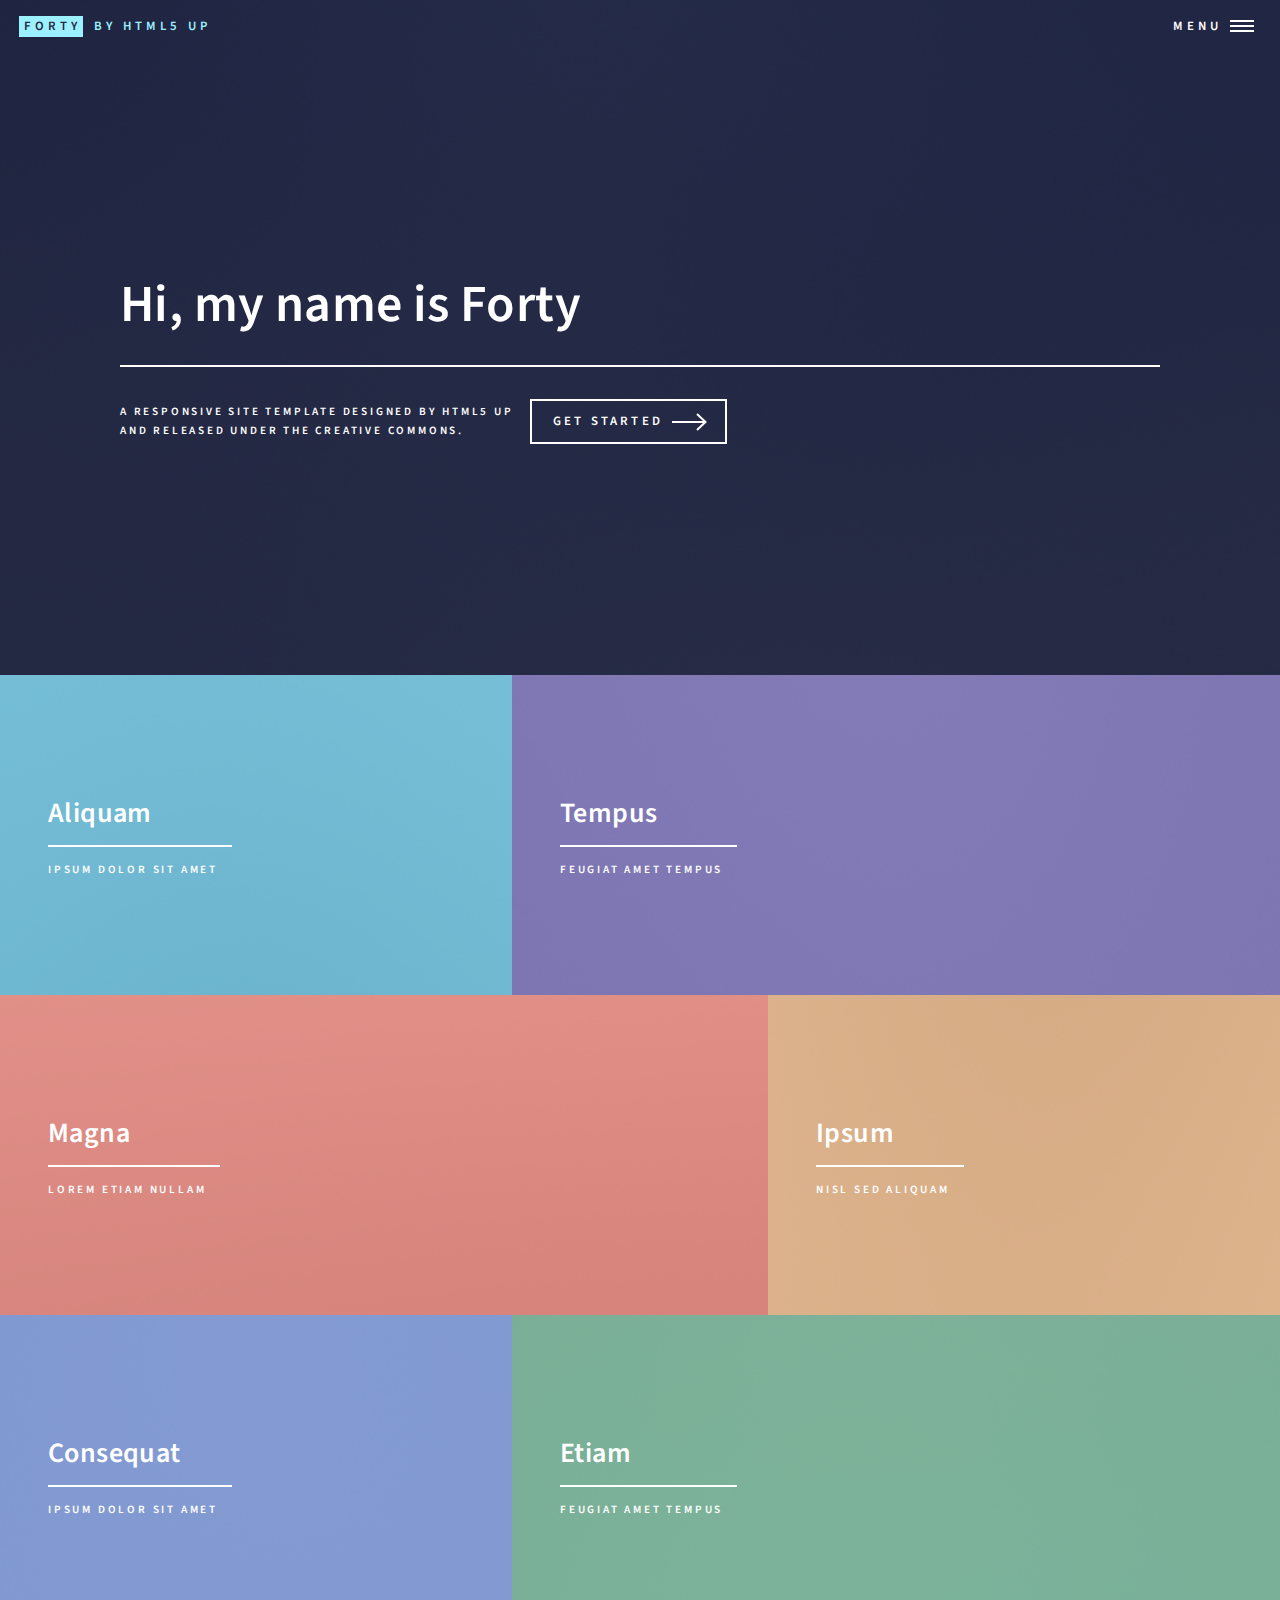
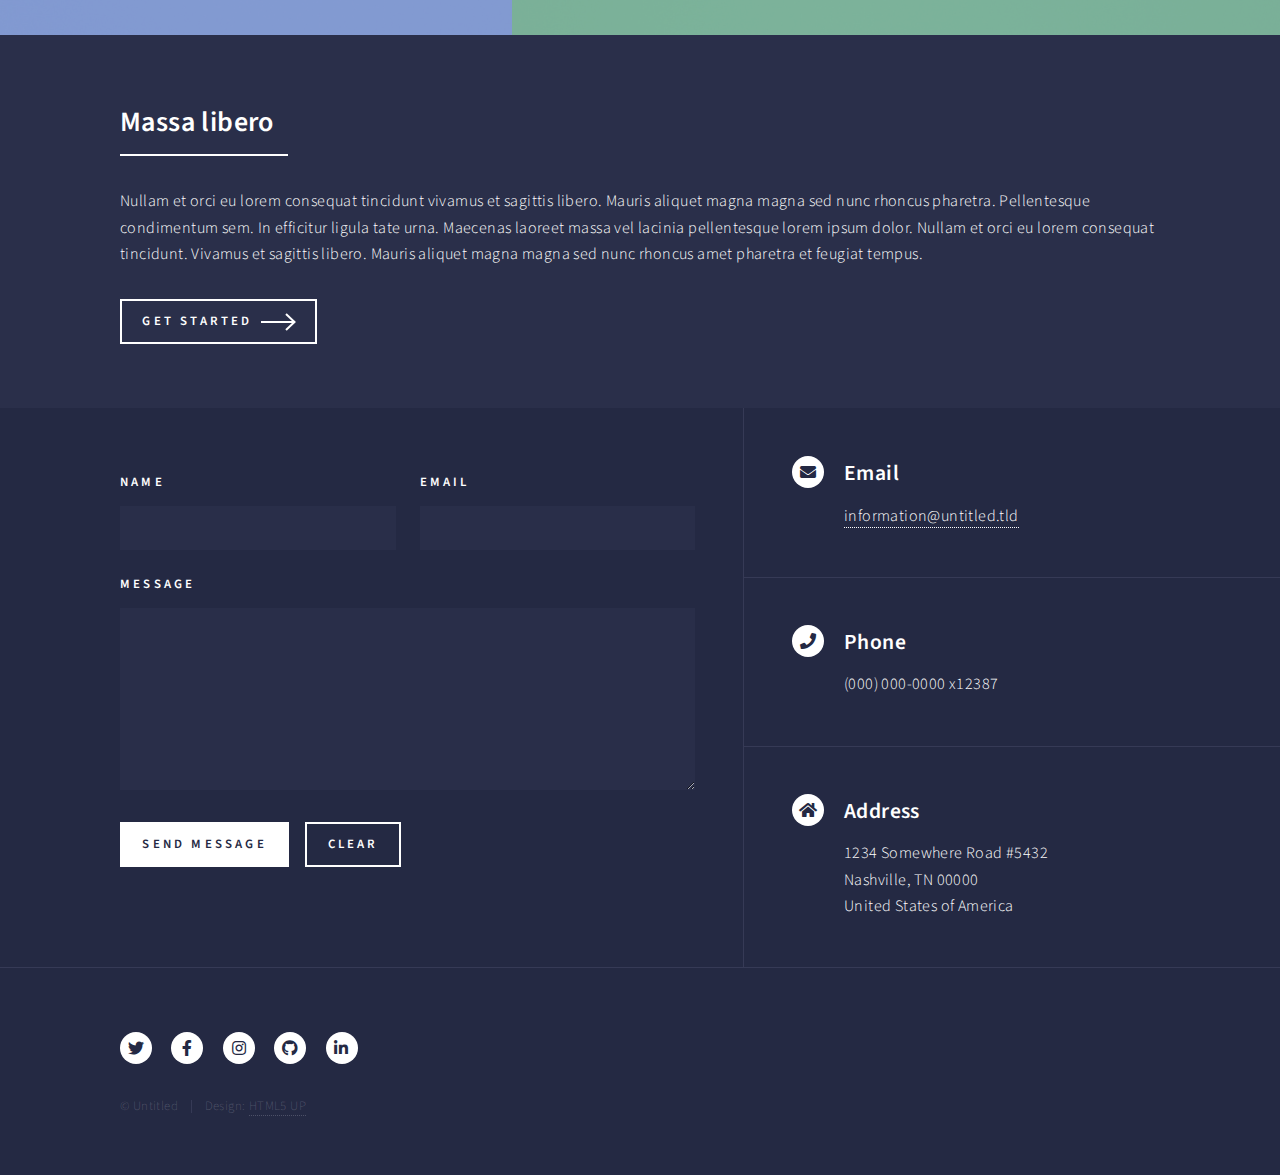
==== index.html @ 1a7ee103 "uploaded page hteml files outside of root folder to see if it works" ====
<!DOCTYPE HTML>
<!--
	Forty by HTML5 UP
	html5up.net | @ajlkn
	Free for personal and commercial use under the CCA 3.0 license (html5up.net/license)
-->
<html>
	<head>
		<title>Forty by HTML5 UP</title>
		<meta charset="utf-8" />
		<meta name="viewport" content="width=device-width, initial-scale=1, user-scalable=no" />
		<link rel="stylesheet" href="assets/css/main.css" />
		<noscript><link rel="stylesheet" href="assets/css/noscript.css" /></noscript>
	</head>
	<body class="is-preload">

		<!-- Wrapper -->
			<div id="wrapper">

				<!-- Header -->
					<header id="header" class="alt">
						<a href="index.html" class="logo"><strong>Forty</strong> <span>by HTML5 UP</span></a>
						<nav>
							<a href="#menu">Menu</a>
						</nav>
					</header>

				<!-- Menu -->
					<nav id="menu">
						<ul class="links">
							<li><a href="index.html">Home</a></li>
							<li><a href="landing.html">Landing</a></li>
							<li><a href="generic.html">Generic</a></li>
							<li><a href="elements.html">Elements</a></li>
						</ul>
						<ul class="actions stacked">
							<li><a href="#" class="button primary fit">Get Started</a></li>
							<li><a href="#" class="button fit">Log In</a></li>
						</ul>
					</nav>

				<!-- Banner -->
					<section id="banner" class="major">
						<div class="inner">
							<header class="major">
								<h1>Hi, my name is Forty</h1>
							</header>
							<div class="content">
								<p>A responsive site template designed by HTML5 UP<br />
								and released under the Creative Commons.</p>
								<ul class="actions">
									<li><a href="#one" class="button next scrolly">Get Started</a></li>
								</ul>
							</div>
						</div>
					</section>

				<!-- Main -->
					<div id="main">

						<!-- One -->
							<section id="one" class="tiles">
								<article>
									<span class="image">
										<img src="images/pic01.jpg" alt="" />
									</span>
									<header class="major">
										<h3><a href="landing.html" class="link">Aliquam</a></h3>
										<p>Ipsum dolor sit amet</p>
									</header>
								</article>
								<article>
									<span class="image">
										<img src="images/pic02.jpg" alt="" />
									</span>
									<header class="major">
										<h3><a href="landing.html" class="link">Tempus</a></h3>
										<p>feugiat amet tempus</p>
									</header>
								</article>
								<article>
									<span class="image">
										<img src="images/pic03.jpg" alt="" />
									</span>
									<header class="major">
										<h3><a href="landing.html" class="link">Magna</a></h3>
										<p>Lorem etiam nullam</p>
									</header>
								</article>
								<article>
									<span class="image">
										<img src="images/pic04.jpg" alt="" />
									</span>
									<header class="major">
										<h3><a href="landing.html" class="link">Ipsum</a></h3>
										<p>Nisl sed aliquam</p>
									</header>
								</article>
								<article>
									<span class="image">
										<img src="images/pic05.jpg" alt="" />
									</span>
									<header class="major">
										<h3><a href="landing.html" class="link">Consequat</a></h3>
										<p>Ipsum dolor sit amet</p>
									</header>
								</article>
								<article>
									<span class="image">
										<img src="images/pic06.jpg" alt="" />
									</span>
									<header class="major">
										<h3><a href="landing.html" class="link">Etiam</a></h3>
										<p>Feugiat amet tempus</p>
									</header>
								</article>
							</section>

						<!-- Two -->
							<section id="two">
								<div class="inner">
									<header class="major">
										<h2>Massa libero</h2>
									</header>
									<p>Nullam et orci eu lorem consequat tincidunt vivamus et sagittis libero. Mauris aliquet magna magna sed nunc rhoncus pharetra. Pellentesque condimentum sem. In efficitur ligula tate urna. Maecenas laoreet massa vel lacinia pellentesque lorem ipsum dolor. Nullam et orci eu lorem consequat tincidunt. Vivamus et sagittis libero. Mauris aliquet magna magna sed nunc rhoncus amet pharetra et feugiat tempus.</p>
									<ul class="actions">
										<li><a href="landing.html" class="button next">Get Started</a></li>
									</ul>
								</div>
							</section>

					</div>

				<!-- Contact -->
					<section id="contact">
						<div class="inner">
							<section>
								<form method="post" action="#">
									<div class="fields">
										<div class="field half">
											<label for="name">Name</label>
											<input type="text" name="name" id="name" />
										</div>
										<div class="field half">
											<label for="email">Email</label>
											<input type="text" name="email" id="email" />
										</div>
										<div class="field">
											<label for="message">Message</label>
											<textarea name="message" id="message" rows="6"></textarea>
										</div>
									</div>
									<ul class="actions">
										<li><input type="submit" value="Send Message" class="primary" /></li>
										<li><input type="reset" value="Clear" /></li>
									</ul>
								</form>
							</section>
							<section class="split">
								<section>
									<div class="contact-method">
										<span class="icon solid alt fa-envelope"></span>
										<h3>Email</h3>
										<a href="#">information@untitled.tld</a>
									</div>
								</section>
								<section>
									<div class="contact-method">
										<span class="icon solid alt fa-phone"></span>
										<h3>Phone</h3>
										<span>(000) 000-0000 x12387</span>
									</div>
								</section>
								<section>
									<div class="contact-method">
										<span class="icon solid alt fa-home"></span>
										<h3>Address</h3>
										<span>1234 Somewhere Road #5432<br />
										Nashville, TN 00000<br />
										United States of America</span>
									</div>
								</section>
							</section>
						</div>
					</section>

				<!-- Footer -->
					<footer id="footer">
						<div class="inner">
							<ul class="icons">
								<li><a href="#" class="icon brands alt fa-twitter"><span class="label">Twitter</span></a></li>
								<li><a href="#" class="icon brands alt fa-facebook-f"><span class="label">Facebook</span></a></li>
								<li><a href="#" class="icon brands alt fa-instagram"><span class="label">Instagram</span></a></li>
								<li><a href="#" class="icon brands alt fa-github"><span class="label">GitHub</span></a></li>
								<li><a href="#" class="icon brands alt fa-linkedin-in"><span class="label">LinkedIn</span></a></li>
							</ul>
							<ul class="copyright">
								<li>&copy; Untitled</li><li>Design: <a href="https://html5up.net">HTML5 UP</a></li>
							</ul>
						</div>
					</footer>

			</div>

		<!-- Scripts -->
			<script src="assets/js/jquery.min.js"></script>
			<script src="assets/js/jquery.scrolly.min.js"></script>
			<script src="assets/js/jquery.scrollex.min.js"></script>
			<script src="assets/js/browser.min.js"></script>
			<script src="assets/js/breakpoints.min.js"></script>
			<script src="assets/js/util.js"></script>
			<script src="assets/js/main.js"></script>

	</body>
</html>
---- assets/css/main.css ----
@import url(fontawesome-all.min.css);
@import url("https://fonts.googleapis.com/css?family=Source+Sans+Pro:300,300italic,600,600italic");

/*
	Forty by HTML5 UP
	html5up.net | @ajlkn
	Free for personal and commercial use under the CCA 3.0 license (html5up.net/license)
*/

html, body, div, span, applet, object,
iframe, h1, h2, h3, h4, h5, h6, p, blockquote,
pre, a, abbr, acronym, address, big, cite,
code, del, dfn, em, img, ins, kbd, q, s, samp,
small, strike, strong, sub, sup, tt, var, b,
u, i, center, dl, dt, dd, ol, ul, li, fieldset,
form, label, legend, table, caption, tbody,
tfoot, thead, tr, th, td, article, aside,
canvas, details, embed, figure, figcaption,
footer, header, hgroup, menu, nav, output, ruby,
section, summary, time, mark, audio, video {
	margin: 0;
	padding: 0;
	border: 0;
	font-size: 100%;
	font: inherit;
	vertical-align: baseline;}

article, aside, details, figcaption, figure,
footer, header, hgroup, menu, nav, section {
	display: block;}

body {
	line-height: 1;
}

ol, ul {
	list-style: none;
}

blockquote, q {
	quotes: none;
}

	blockquote:before, blockquote:after, q:before, q:after {
		content: '';
		content: none;
	}

table {
	border-collapse: collapse;
	border-spacing: 0;
}

body {
	-webkit-text-size-adjust: none;
}

mark {
	background-color: transparent;
	color: inherit;
}

input::-moz-focus-inner {
	border: 0;
	padding: 0;
}

input, select, textarea {
	-moz-appearance: none;
	-webkit-appearance: none;
	-ms-appearance: none;
	appearance: none;
}

/* Basic */

	@-ms-viewport {
		width: device-width;
	}

	body {
		-ms-overflow-style: scrollbar;
	}

	@media screen and (max-width: 480px) {

		html, body {
			min-width: 320px;
		}

	}

	html {
		box-sizing: border-box;
	}

	*, *:before, *:after {
		box-sizing: inherit;
	}

	body {
		background: #242943;
	}

		body.is-preload *, body.is-preload *:before, body.is-preload *:after {
			-moz-animation: none !important;
			-webkit-animation: none !important;
			-ms-animation: none !important;
			animation: none !important;
			-moz-transition: none !important;
			-webkit-transition: none !important;
			-ms-transition: none !important;
			transition: none !important;
		}

/* Type */

	body, input, select, textarea {
		color: #ffffff;
		font-family: "Source Sans Pro", Helvetica, sans-serif;
		font-size: 17pt;
		font-weight: 300;
		letter-spacing: 0.025em;
		line-height: 1.65;
	}

		@media screen and (max-width: 1680px) {

			body, input, select, textarea {
				font-size: 14pt;
			}

		}

		@media screen and (max-width: 1280px) {

			body, input, select, textarea {
				font-size: 12pt;
			}

		}

		@media screen and (max-width: 360px) {

			body, input, select, textarea {
				font-size: 11pt;
			}

		}

	a {
		-moz-transition: color 0.2s ease-in-out, border-bottom-color 0.2s ease-in-out;
		-webkit-transition: color 0.2s ease-in-out, border-bottom-color 0.2s ease-in-out;
		-ms-transition: color 0.2s ease-in-out, border-bottom-color 0.2s ease-in-out;
		transition: color 0.2s ease-in-out, border-bottom-color 0.2s ease-in-out;
		border-bottom: dotted 1px;
		color: inherit;
		text-decoration: none;
	}

		a:hover {
			border-bottom-color: transparent;
			color: #9bf1ff !important;
		}

		a:active {
			color: #53e3fb !important;
		}

	strong, b {
		color: #ffffff;
		font-weight: 600;
	}

	em, i {
		font-style: italic;
	}

	p {
		margin: 0 0 2em 0;
	}

	h1, h2, h3, h4, h5, h6 {
		color: #ffffff;
		font-weight: 600;
		line-height: 1.65;
		margin: 0 0 1em 0;
	}

		h1 a, h2 a, h3 a, h4 a, h5 a, h6 a {
			color: inherit;
			border-bottom: 0;
		}

	h1 {
		font-size: 2.5em;
	}

	h2 {
		font-size: 1.75em;
	}

	h3 {
		font-size: 1.35em;
	}

	h4 {
		font-size: 1.1em;
	}

	h5 {
		font-size: 0.9em;
	}

	h6 {
		font-size: 0.7em;
	}

	@media screen and (max-width: 736px) {

		h1 {
			font-size: 2em;
		}

		h2 {
			font-size: 1.5em;
		}

		h3 {
			font-size: 1.25em;
		}

	}

	sub {
		font-size: 0.8em;
		position: relative;
		top: 0.5em;
	}

	sup {
		font-size: 0.8em;
		position: relative;
		top: -0.5em;
	}

	blockquote {
		border-left: solid 4px rgba(212, 212, 255, 0.1);
		font-style: italic;
		margin: 0 0 2em 0;
		padding: 0.5em 0 0.5em 2em;
	}

	code {
		background: rgba(212, 212, 255, 0.035);
		font-family: "Courier New", monospace;
		font-size: 0.9em;
		margin: 0 0.25em;
		padding: 0.25em 0.65em;
	}

	pre {
		-webkit-overflow-scrolling: touch;
		font-family: "Courier New", monospace;
		font-size: 0.9em;
		margin: 0 0 2em 0;
	}

		pre code {
			display: block;
			line-height: 1.75;
			padding: 1em 1.5em;
			overflow-x: auto;
		}

	hr {
		border: 0;
		border-bottom: solid 1px rgba(212, 212, 255, 0.1);
		margin: 2em 0;
	}

		hr.major {
			margin: 3em 0;
		}

	.align-left {
		text-align: left;
	}

	.align-center {
		text-align: center;
	}

	.align-right {
		text-align: right;
	}

/* Row */

	.row {
		display: flex;
		flex-wrap: wrap;
		box-sizing: border-box;
		align-items: stretch;
	}

		.row > * {
			box-sizing: border-box;
		}

		.row.gtr-uniform > * > :last-child {
			margin-bottom: 0;
		}

		.row.aln-left {
			justify-content: flex-start;
		}

		.row.aln-center {
			justify-content: center;
		}

		.row.aln-right {
			justify-content: flex-end;
		}

		.row.aln-top {
			align-items: flex-start;
		}

		.row.aln-middle {
			align-items: center;
		}

		.row.aln-bottom {
			align-items: flex-end;
		}

		.row > .imp {
			order: -1;
		}

		.row > .col-1 {
			width: 8.33333%;
		}

		.row > .off-1 {
			margin-left: 8.33333%;
		}

		.row > .col-2 {
			width: 16.66667%;
		}

		.row > .off-2 {
			margin-left: 16.66667%;
		}

		.row > .col-3 {
			width: 25%;
		}

		.row > .off-3 {
			margin-left: 25%;
		}

		.row > .col-4 {
			width: 33.33333%;
		}

		.row > .off-4 {
			margin-left: 33.33333%;
		}

		.row > .col-5 {
			width: 41.66667%;
		}

		.row > .off-5 {
			margin-left: 41.66667%;
		}

		.row > .col-6 {
			width: 50%;
		}

		.row > .off-6 {
			margin-left: 50%;
		}

		.row > .col-7 {
			width: 58.33333%;
		}

		.row > .off-7 {
			margin-left: 58.33333%;
		}

		.row > .col-8 {
			width: 66.66667%;
		}

		.row > .off-8 {
			margin-left: 66.66667%;
		}

		.row > .col-9 {
			width: 75%;
		}

		.row > .off-9 {
			margin-left: 75%;
		}

		.row > .col-10 {
			width: 83.33333%;
		}

		.row > .off-10 {
			margin-left: 83.33333%;
		}

		.row > .col-11 {
			width: 91.66667%;
		}

		.row > .off-11 {
			margin-left: 91.66667%;
		}

		.row > .col-12 {
			width: 100%;
		}

		.row > .off-12 {
			margin-left: 100%;
		}

		.row.gtr-0 {
			margin-top: 0;
			margin-left: 0em;
		}

			.row.gtr-0 > * {
				padding: 0 0 0 0em;
			}

			.row.gtr-0.gtr-uniform {
				margin-top: 0em;
			}

				.row.gtr-0.gtr-uniform > * {
					padding-top: 0em;
				}

		.row.gtr-25 {
			margin-top: 0;
			margin-left: -0.5em;
		}

			.row.gtr-25 > * {
				padding: 0 0 0 0.5em;
			}

			.row.gtr-25.gtr-uniform {
				margin-top: -0.5em;
			}

				.row.gtr-25.gtr-uniform > * {
					padding-top: 0.5em;
				}

		.row.gtr-50 {
			margin-top: 0;
			margin-left: -1em;
		}

			.row.gtr-50 > * {
				padding: 0 0 0 1em;
			}

			.row.gtr-50.gtr-uniform {
				margin-top: -1em;
			}

				.row.gtr-50.gtr-uniform > * {
					padding-top: 1em;
				}

		.row {
			margin-top: 0;
			margin-left: -2em;
		}

			.row > * {
				padding: 0 0 0 2em;
			}

			.row.gtr-uniform {
				margin-top: -2em;
			}

				.row.gtr-uniform > * {
					padding-top: 2em;
				}

		.row.gtr-150 {
			margin-top: 0;
			margin-left: -3em;
		}

			.row.gtr-150 > * {
				padding: 0 0 0 3em;
			}

			.row.gtr-150.gtr-uniform {
				margin-top: -3em;
			}

				.row.gtr-150.gtr-uniform > * {
					padding-top: 3em;
				}

		.row.gtr-200 {
			margin-top: 0;
			margin-left: -4em;
		}

			.row.gtr-200 > * {
				padding: 0 0 0 4em;
			}

			.row.gtr-200.gtr-uniform {
				margin-top: -4em;
			}

				.row.gtr-200.gtr-uniform > * {
					padding-top: 4em;
				}

		@media screen and (max-width: 1680px) {

			.row {
				display: flex;
				flex-wrap: wrap;
				box-sizing: border-box;
				align-items: stretch;
			}

				.row > * {
					box-sizing: border-box;
				}

				.row.gtr-uniform > * > :last-child {
					margin-bottom: 0;
				}

				.row.aln-left {
					justify-content: flex-start;
				}

				.row.aln-center {
					justify-content: center;
				}

				.row.aln-right {
					justify-content: flex-end;
				}

				.row.aln-top {
					align-items: flex-start;
				}

				.row.aln-middle {
					align-items: center;
				}

				.row.aln-bottom {
					align-items: flex-end;
				}

				.row > .imp-xlarge {
					order: -1;
				}

				.row > .col-1-xlarge {
					width: 8.33333%;
				}

				.row > .off-1-xlarge {
					margin-left: 8.33333%;
				}

				.row > .col-2-xlarge {
					width: 16.66667%;
				}

				.row > .off-2-xlarge {
					margin-left: 16.66667%;
				}

				.row > .col-3-xlarge {
					width: 25%;
				}

				.row > .off-3-xlarge {
					margin-left: 25%;
				}

				.row > .col-4-xlarge {
					width: 33.33333%;
				}

				.row > .off-4-xlarge {
					margin-left: 33.33333%;
				}

				.row > .col-5-xlarge {
					width: 41.66667%;
				}

				.row > .off-5-xlarge {
					margin-left: 41.66667%;
				}

				.row > .col-6-xlarge {
					width: 50%;
				}

				.row > .off-6-xlarge {
					margin-left: 50%;
				}

				.row > .col-7-xlarge {
					width: 58.33333%;
				}

				.row > .off-7-xlarge {
					margin-left: 58.33333%;
				}

				.row > .col-8-xlarge {
					width: 66.66667%;
				}

				.row > .off-8-xlarge {
					margin-left: 66.66667%;
				}

				.row > .col-9-xlarge {
					width: 75%;
				}

				.row > .off-9-xlarge {
					margin-left: 75%;
				}

				.row > .col-10-xlarge {
					width: 83.33333%;
				}

				.row > .off-10-xlarge {
					margin-left: 83.33333%;
				}

				.row > .col-11-xlarge {
					width: 91.66667%;
				}

				.row > .off-11-xlarge {
					margin-left: 91.66667%;
				}

				.row > .col-12-xlarge {
					width: 100%;
				}

				.row > .off-12-xlarge {
					margin-left: 100%;
				}

				.row.gtr-0 {
					margin-top: 0;
					margin-left: 0em;
				}

					.row.gtr-0 > * {
						padding: 0 0 0 0em;
					}

					.row.gtr-0.gtr-uniform {
						margin-top: 0em;
					}

						.row.gtr-0.gtr-uniform > * {
							padding-top: 0em;
						}

				.row.gtr-25 {
					margin-top: 0;
					margin-left: -0.5em;
				}

					.row.gtr-25 > * {
						padding: 0 0 0 0.5em;
					}

					.row.gtr-25.gtr-uniform {
						margin-top: -0.5em;
					}

						.row.gtr-25.gtr-uniform > * {
							padding-top: 0.5em;
						}

				.row.gtr-50 {
					margin-top: 0;
					margin-left: -1em;
				}

					.row.gtr-50 > * {
						padding: 0 0 0 1em;
					}

					.row.gtr-50.gtr-uniform {
						margin-top: -1em;
					}

						.row.gtr-50.gtr-uniform > * {
							padding-top: 1em;
						}

				.row {
					margin-top: 0;
					margin-left: -2em;
				}

					.row > * {
						padding: 0 0 0 2em;
					}

					.row.gtr-uniform {
						margin-top: -2em;
					}

						.row.gtr-uniform > * {
							padding-top: 2em;
						}

				.row.gtr-150 {
					margin-top: 0;
					margin-left: -3em;
				}

					.row.gtr-150 > * {
						padding: 0 0 0 3em;
					}

					.row.gtr-150.gtr-uniform {
						margin-top: -3em;
					}

						.row.gtr-150.gtr-uniform > * {
							padding-top: 3em;
						}

				.row.gtr-200 {
					margin-top: 0;
					margin-left: -4em;
				}

					.row.gtr-200 > * {
						padding: 0 0 0 4em;
					}

					.row.gtr-200.gtr-uniform {
						margin-top: -4em;
					}

						.row.gtr-200.gtr-uniform > * {
							padding-top: 4em;
						}

		}

		@media screen and (max-width: 1280px) {

			.row {
				display: flex;
				flex-wrap: wrap;
				box-sizing: border-box;
				align-items: stretch;
			}

				.row > * {
					box-sizing: border-box;
				}

				.row.gtr-uniform > * > :last-child {
					margin-bottom: 0;
				}

				.row.aln-left {
					justify-content: flex-start;
				}

				.row.aln-center {
					justify-content: center;
				}

				.row.aln-right {
					justify-content: flex-end;
				}

				.row.aln-top {
					align-items: flex-start;
				}

				.row.aln-middle {
					align-items: center;
				}

				.row.aln-bottom {
					align-items: flex-end;
				}

				.row > .imp-large {
					order: -1;
				}

				.row > .col-1-large {
					width: 8.33333%;
				}

				.row > .off-1-large {
					margin-left: 8.33333%;
				}

				.row > .col-2-large {
					width: 16.66667%;
				}

				.row > .off-2-large {
					margin-left: 16.66667%;
				}

				.row > .col-3-large {
					width: 25%;
				}

				.row > .off-3-large {
					margin-left: 25%;
				}

				.row > .col-4-large {
					width: 33.33333%;
				}

				.row > .off-4-large {
					margin-left: 33.33333%;
				}

				.row > .col-5-large {
					width: 41.66667%;
				}

				.row > .off-5-large {
					margin-left: 41.66667%;
				}

				.row > .col-6-large {
					width: 50%;
				}

				.row > .off-6-large {
					margin-left: 50%;
				}

				.row > .col-7-large {
					width: 58.33333%;
				}

				.row > .off-7-large {
					margin-left: 58.33333%;
				}

				.row > .col-8-large {
					width: 66.66667%;
				}

				.row > .off-8-large {
					margin-left: 66.66667%;
				}

				.row > .col-9-large {
					width: 75%;
				}

				.row > .off-9-large {
					margin-left: 75%;
				}

				.row > .col-10-large {
					width: 83.33333%;
				}

				.row > .off-10-large {
					margin-left: 83.33333%;
				}

				.row > .col-11-large {
					width: 91.66667%;
				}

				.row > .off-11-large {
					margin-left: 91.66667%;
				}

				.row > .col-12-large {
					width: 100%;
				}

				.row > .off-12-large {
					margin-left: 100%;
				}

				.row.gtr-0 {
					margin-top: 0;
					margin-left: 0em;
				}

					.row.gtr-0 > * {
						padding: 0 0 0 0em;
					}

					.row.gtr-0.gtr-uniform {
						margin-top: 0em;
					}

						.row.gtr-0.gtr-uniform > * {
							padding-top: 0em;
						}

				.row.gtr-25 {
					margin-top: 0;
					margin-left: -0.375em;
				}

					.row.gtr-25 > * {
						padding: 0 0 0 0.375em;
					}

					.row.gtr-25.gtr-uniform {
						margin-top: -0.375em;
					}

						.row.gtr-25.gtr-uniform > * {
							padding-top: 0.375em;
						}

				.row.gtr-50 {
					margin-top: 0;
					margin-left: -0.75em;
				}

					.row.gtr-50 > * {
						padding: 0 0 0 0.75em;
					}

					.row.gtr-50.gtr-uniform {
						margin-top: -0.75em;
					}

						.row.gtr-50.gtr-uniform > * {
							padding-top: 0.75em;
						}

				.row {
					margin-top: 0;
					margin-left: -1.5em;
				}

					.row > * {
						padding: 0 0 0 1.5em;
					}

					.row.gtr-uniform {
						margin-top: -1.5em;
					}

						.row.gtr-uniform > * {
							padding-top: 1.5em;
						}

				.row.gtr-150 {
					margin-top: 0;
					margin-left: -2.25em;
				}

					.row.gtr-150 > * {
						padding: 0 0 0 2.25em;
					}

					.row.gtr-150.gtr-uniform {
						margin-top: -2.25em;
					}

						.row.gtr-150.gtr-uniform > * {
							padding-top: 2.25em;
						}

				.row.gtr-200 {
					margin-top: 0;
					margin-left: -3em;
				}

					.row.gtr-200 > * {
						padding: 0 0 0 3em;
					}

					.row.gtr-200.gtr-uniform {
						margin-top: -3em;
					}

						.row.gtr-200.gtr-uniform > * {
							padding-top: 3em;
						}

		}

		@media screen and (max-width: 980px) {

			.row {
				display: flex;
				flex-wrap: wrap;
				box-sizing: border-box;
				align-items: stretch;
			}

				.row > * {
					box-sizing: border-box;
				}

				.row.gtr-uniform > * > :last-child {
					margin-bottom: 0;
				}

				.row.aln-left {
					justify-content: flex-start;
				}

				.row.aln-center {
					justify-content: center;
				}

				.row.aln-right {
					justify-content: flex-end;
				}

				.row.aln-top {
					align-items: flex-start;
				}

				.row.aln-middle {
					align-items: center;
				}

				.row.aln-bottom {
					align-items: flex-end;
				}

				.row > .imp-medium {
					order: -1;
				}

				.row > .col-1-medium {
					width: 8.33333%;
				}

				.row > .off-1-medium {
					margin-left: 8.33333%;
				}

				.row > .col-2-medium {
					width: 16.66667%;
				}

				.row > .off-2-medium {
					margin-left: 16.66667%;
				}

				.row > .col-3-medium {
					width: 25%;
				}

				.row > .off-3-medium {
					margin-left: 25%;
				}

				.row > .col-4-medium {
					width: 33.33333%;
				}

				.row > .off-4-medium {
					margin-left: 33.33333%;
				}

				.row > .col-5-medium {
					width: 41.66667%;
				}

				.row > .off-5-medium {
					margin-left: 41.66667%;
				}

				.row > .col-6-medium {
					width: 50%;
				}

				.row > .off-6-medium {
					margin-left: 50%;
				}

				.row > .col-7-medium {
					width: 58.33333%;
				}

				.row > .off-7-medium {
					margin-left: 58.33333%;
				}

				.row > .col-8-medium {
					width: 66.66667%;
				}

				.row > .off-8-medium {
					margin-left: 66.66667%;
				}

				.row > .col-9-medium {
					width: 75%;
				}

				.row > .off-9-medium {
					margin-left: 75%;
				}

				.row > .col-10-medium {
					width: 83.33333%;
				}

				.row > .off-10-medium {
					margin-left: 83.33333%;
				}

				.row > .col-11-medium {
					width: 91.66667%;
				}

				.row > .off-11-medium {
					margin-left: 91.66667%;
				}

				.row > .col-12-medium {
					width: 100%;
				}

				.row > .off-12-medium {
					margin-left: 100%;
				}

				.row.gtr-0 {
					margin-top: 0;
					margin-left: 0em;
				}

					.row.gtr-0 > * {
						padding: 0 0 0 0em;
					}

					.row.gtr-0.gtr-uniform {
						margin-top: 0em;
					}

						.row.gtr-0.gtr-uniform > * {
							padding-top: 0em;
						}

				.row.gtr-25 {
					margin-top: 0;
					margin-left: -0.375em;
				}

					.row.gtr-25 > * {
						padding: 0 0 0 0.375em;
					}

					.row.gtr-25.gtr-uniform {
						margin-top: -0.375em;
					}

						.row.gtr-25.gtr-uniform > * {
							padding-top: 0.375em;
						}

				.row.gtr-50 {
					margin-top: 0;
					margin-left: -0.75em;
				}

					.row.gtr-50 > * {
						padding: 0 0 0 0.75em;
					}

					.row.gtr-50.gtr-uniform {
						margin-top: -0.75em;
					}

						.row.gtr-50.gtr-uniform > * {
							padding-top: 0.75em;
						}

				.row {
					margin-top: 0;
					margin-left: -1.5em;
				}

					.row > * {
						padding: 0 0 0 1.5em;
					}

					.row.gtr-uniform {
						margin-top: -1.5em;
					}

						.row.gtr-uniform > * {
							padding-top: 1.5em;
						}

				.row.gtr-150 {
					margin-top: 0;
					margin-left: -2.25em;
				}

					.row.gtr-150 > * {
						padding: 0 0 0 2.25em;
					}

					.row.gtr-150.gtr-uniform {
						margin-top: -2.25em;
					}

						.row.gtr-150.gtr-uniform > * {
							padding-top: 2.25em;
						}

				.row.gtr-200 {
					margin-top: 0;
					margin-left: -3em;
				}

					.row.gtr-200 > * {
						padding: 0 0 0 3em;
					}

					.row.gtr-200.gtr-uniform {
						margin-top: -3em;
					}

						.row.gtr-200.gtr-uniform > * {
							padding-top: 3em;
						}

		}

		@media screen and (max-width: 736px) {

			.row {
				display: flex;
				flex-wrap: wrap;
				box-sizing: border-box;
				align-items: stretch;
			}

				.row > * {
					box-sizing: border-box;
				}

				.row.gtr-uniform > * > :last-child {
					margin-bottom: 0;
				}

				.row.aln-left {
					justify-content: flex-start;
				}

				.row.aln-center {
					justify-content: center;
				}

				.row.aln-right {
					justify-content: flex-end;
				}

				.row.aln-top {
					align-items: flex-start;
				}

				.row.aln-middle {
					align-items: center;
				}

				.row.aln-bottom {
					align-items: flex-end;
				}

				.row > .imp-small {
					order: -1;
				}

				.row > .col-1-small {
					width: 8.33333%;
				}

				.row > .off-1-small {
					margin-left: 8.33333%;
				}

				.row > .col-2-small {
					width: 16.66667%;
				}

				.row > .off-2-small {
					margin-left: 16.66667%;
				}

				.row > .col-3-small {
					width: 25%;
				}

				.row > .off-3-small {
					margin-left: 25%;
				}

				.row > .col-4-small {
					width: 33.33333%;
				}

				.row > .off-4-small {
					margin-left: 33.33333%;
				}

				.row > .col-5-small {
					width: 41.66667%;
				}

				.row > .off-5-small {
					margin-left: 41.66667%;
				}

				.row > .col-6-small {
					width: 50%;
				}

				.row > .off-6-small {
					margin-left: 50%;
				}

				.row > .col-7-small {
					width: 58.33333%;
				}

				.row > .off-7-small {
					margin-left: 58.33333%;
				}

				.row > .col-8-small {
					width: 66.66667%;
				}

				.row > .off-8-small {
					margin-left: 66.66667%;
				}

				.row > .col-9-small {
					width: 75%;
				}

				.row > .off-9-small {
					margin-left: 75%;
				}

				.row > .col-10-small {
					width: 83.33333%;
				}

				.row > .off-10-small {
					margin-left: 83.33333%;
				}

				.row > .col-11-small {
					width: 91.66667%;
				}

				.row > .off-11-small {
					margin-left: 91.66667%;
				}

				.row > .col-12-small {
					width: 100%;
				}

				.row > .off-12-small {
					margin-left: 100%;
				}

				.row.gtr-0 {
					margin-top: 0;
					margin-left: 0em;
				}

					.row.gtr-0 > * {
						padding: 0 0 0 0em;
					}

					.row.gtr-0.gtr-uniform {
						margin-top: 0em;
					}

						.row.gtr-0.gtr-uniform > * {
							padding-top: 0em;
						}

				.row.gtr-25 {
					margin-top: 0;
					margin-left: -0.3125em;
				}

					.row.gtr-25 > * {
						padding: 0 0 0 0.3125em;
					}

					.row.gtr-25.gtr-uniform {
						margin-top: -0.3125em;
					}

						.row.gtr-25.gtr-uniform > * {
							padding-top: 0.3125em;
						}

				.row.gtr-50 {
					margin-top: 0;
					margin-left: -0.625em;
				}

					.row.gtr-50 > * {
						padding: 0 0 0 0.625em;
					}

					.row.gtr-50.gtr-uniform {
						margin-top: -0.625em;
					}

						.row.gtr-50.gtr-uniform > * {
							padding-top: 0.625em;
						}

				.row {
					margin-top: 0;
					margin-left: -1.25em;
				}

					.row > * {
						padding: 0 0 0 1.25em;
					}

					.row.gtr-uniform {
						margin-top: -1.25em;
					}

						.row.gtr-uniform > * {
							padding-top: 1.25em;
						}

				.row.gtr-150 {
					margin-top: 0;
					margin-left: -1.875em;
				}

					.row.gtr-150 > * {
						padding: 0 0 0 1.875em;
					}

					.row.gtr-150.gtr-uniform {
						margin-top: -1.875em;
					}

						.row.gtr-150.gtr-uniform > * {
							padding-top: 1.875em;
						}

				.row.gtr-200 {
					margin-top: 0;
					margin-left: -2.5em;
				}

					.row.gtr-200 > * {
						padding: 0 0 0 2.5em;
					}

					.row.gtr-200.gtr-uniform {
						margin-top: -2.5em;
					}

						.row.gtr-200.gtr-uniform > * {
							padding-top: 2.5em;
						}

		}

		@media screen and (max-width: 480px) {

			.row {
				display: flex;
				flex-wrap: wrap;
				box-sizing: border-box;
				align-items: stretch;
			}

				.row > * {
					box-sizing: border-box;
				}

				.row.gtr-uniform > * > :last-child {
					margin-bottom: 0;
				}

				.row.aln-left {
					justify-content: flex-start;
				}

				.row.aln-center {
					justify-content: center;
				}

				.row.aln-right {
					justify-content: flex-end;
				}

				.row.aln-top {
					align-items: flex-start;
				}

				.row.aln-middle {
					align-items: center;
				}

				.row.aln-bottom {
					align-items: flex-end;
				}

				.row > .imp-xsmall {
					order: -1;
				}

				.row > .col-1-xsmall {
					width: 8.33333%;
				}

				.row > .off-1-xsmall {
					margin-left: 8.33333%;
				}

				.row > .col-2-xsmall {
					width: 16.66667%;
				}

				.row > .off-2-xsmall {
					margin-left: 16.66667%;
				}

				.row > .col-3-xsmall {
					width: 25%;
				}

				.row > .off-3-xsmall {
					margin-left: 25%;
				}

				.row > .col-4-xsmall {
					width: 33.33333%;
				}

				.row > .off-4-xsmall {
					margin-left: 33.33333%;
				}

				.row > .col-5-xsmall {
					width: 41.66667%;
				}

				.row > .off-5-xsmall {
					margin-left: 41.66667%;
				}

				.row > .col-6-xsmall {
					width: 50%;
				}

				.row > .off-6-xsmall {
					margin-left: 50%;
				}

				.row > .col-7-xsmall {
					width: 58.33333%;
				}

				.row > .off-7-xsmall {
					margin-left: 58.33333%;
				}

				.row > .col-8-xsmall {
					width: 66.66667%;
				}

				.row > .off-8-xsmall {
					margin-left: 66.66667%;
				}

				.row > .col-9-xsmall {
					width: 75%;
				}

				.row > .off-9-xsmall {
					margin-left: 75%;
				}

				.row > .col-10-xsmall {
					width: 83.33333%;
				}

				.row > .off-10-xsmall {
					margin-left: 83.33333%;
				}

				.row > .col-11-xsmall {
					width: 91.66667%;
				}

				.row > .off-11-xsmall {
					margin-left: 91.66667%;
				}

				.row > .col-12-xsmall {
					width: 100%;
				}

				.row > .off-12-xsmall {
					margin-left: 100%;
				}

				.row.gtr-0 {
					margin-top: 0;
					margin-left: 0em;
				}

					.row.gtr-0 > * {
						padding: 0 0 0 0em;
					}

					.row.gtr-0.gtr-uniform {
						margin-top: 0em;
					}

						.row.gtr-0.gtr-uniform > * {
							padding-top: 0em;
						}

				.row.gtr-25 {
					margin-top: 0;
					margin-left: -0.3125em;
				}

					.row.gtr-25 > * {
						padding: 0 0 0 0.3125em;
					}

					.row.gtr-25.gtr-uniform {
						margin-top: -0.3125em;
					}

						.row.gtr-25.gtr-uniform > * {
							padding-top: 0.3125em;
						}

				.row.gtr-50 {
					margin-top: 0;
					margin-left: -0.625em;
				}

					.row.gtr-50 > * {
						padding: 0 0 0 0.625em;
					}

					.row.gtr-50.gtr-uniform {
						margin-top: -0.625em;
					}

						.row.gtr-50.gtr-uniform > * {
							padding-top: 0.625em;
						}

				.row {
					margin-top: 0;
					margin-left: -1.25em;
				}

					.row > * {
						padding: 0 0 0 1.25em;
					}

					.row.gtr-uniform {
						margin-top: -1.25em;
					}

						.row.gtr-uniform > * {
							padding-top: 1.25em;
						}

				.row.gtr-150 {
					margin-top: 0;
					margin-left: -1.875em;
				}

					.row.gtr-150 > * {
						padding: 0 0 0 1.875em;
					}

					.row.gtr-150.gtr-uniform {
						margin-top: -1.875em;
					}

						.row.gtr-150.gtr-uniform > * {
							padding-top: 1.875em;
						}

				.row.gtr-200 {
					margin-top: 0;
					margin-left: -2.5em;
				}

					.row.gtr-200 > * {
						padding: 0 0 0 2.5em;
					}

					.row.gtr-200.gtr-uniform {
						margin-top: -2.5em;
					}

						.row.gtr-200.gtr-uniform > * {
							padding-top: 2.5em;
						}

		}

/* Section/Article */

	section.special, article.special {
		text-align: center;
	}

	header.major {
		width: -moz-max-content;
		width: -webkit-max-content;
		width: -ms-max-content;
		width: max-content;
		margin-bottom: 2em;
	}

		header.major > :first-child {
			margin-bottom: 0;
			width: calc(100% + 0.5em);
		}

			header.major > :first-child:after {
				content: '';
				background-color: #ffffff;
				display: block;
				height: 2px;
				margin: 0.325em 0 0.5em 0;
				width: 100%;
			}

		header.major > p {
			font-size: 0.7em;
			font-weight: 600;
			letter-spacing: 0.25em;
			margin-bottom: 0;
			text-transform: uppercase;
		}

		body.is-ie header.major > :first-child:after {
			max-width: 9em;
		}

		body.is-ie header.major > h1:after {
			max-width: 100% !important;
		}

	@media screen and (max-width: 736px) {

		header.major > p br {
			display: none;
		}

	}

/* Form */

	form {
		margin: 0 0 2em 0;
	}

		form > :last-child {
			margin-bottom: 0;
		}

		form > .fields {
			display: -moz-flex;
			display: -webkit-flex;
			display: -ms-flex;
			display: flex;
			-moz-flex-wrap: wrap;
			-webkit-flex-wrap: wrap;
			-ms-flex-wrap: wrap;
			flex-wrap: wrap;
			width: calc(100% + 3em);
			margin: -1.5em 0 2em -1.5em;
		}

			form > .fields > .field {
				-moz-flex-grow: 0;
				-webkit-flex-grow: 0;
				-ms-flex-grow: 0;
				flex-grow: 0;
				-moz-flex-shrink: 0;
				-webkit-flex-shrink: 0;
				-ms-flex-shrink: 0;
				flex-shrink: 0;
				padding: 1.5em 0 0 1.5em;
				width: calc(100% - 1.5em);
			}

				form > .fields > .field.half {
					width: calc(50% - 0.75em);
				}

				form > .fields > .field.third {
					width: calc(100%/3 - 0.5em);
				}

				form > .fields > .field.quarter {
					width: calc(25% - 0.375em);
				}

		@media screen and (max-width: 480px) {

			form > .fields {
				width: calc(100% + 3em);
				margin: -1.5em 0 2em -1.5em;
			}

				form > .fields > .field {
					padding: 1.5em 0 0 1.5em;
					width: calc(100% - 1.5em);
				}

					form > .fields > .field.half {
						width: calc(100% - 1.5em);
					}

					form > .fields > .field.third {
						width: calc(100% - 1.5em);
					}

					form > .fields > .field.quarter {
						width: calc(100% - 1.5em);
					}

		}

	label {
		color: #ffffff;
		display: block;
		font-size: 0.8em;
		font-weight: 600;
		letter-spacing: 0.25em;
		margin: 0 0 1em 0;
		text-transform: uppercase;
	}

	input[type="text"],
	input[type="password"],
	input[type="email"],
	input[type="tel"],
	input[type="search"],
	input[type="url"],
	select,
	textarea {
		-moz-appearance: none;
		-webkit-appearance: none;
		-ms-appearance: none;
		appearance: none;
		background: rgba(212, 212, 255, 0.035);
		border: none;
		border-radius: 0;
		color: inherit;
		display: block;
		outline: 0;
		padding: 0 1em;
		text-decoration: none;
		width: 100%;
	}

		input[type="text"]:invalid,
		input[type="password"]:invalid,
		input[type="email"]:invalid,
		input[type="tel"]:invalid,
		input[type="search"]:invalid,
		input[type="url"]:invalid,
		select:invalid,
		textarea:invalid {
			box-shadow: none;
		}

		input[type="text"]:focus,
		input[type="password"]:focus,
		input[type="email"]:focus,
		input[type="tel"]:focus,
		input[type="search"]:focus,
		input[type="url"]:focus,
		select:focus,
		textarea:focus {
			border-color: #9bf1ff;
			box-shadow: 0 0 0 2px #9bf1ff;
		}

	select {
		background-image: url("data:image/svg+xml;charset=utf8,%3Csvg xmlns='http://www.w3.org/2000/svg' width='40' height='40' preserveAspectRatio='none' viewBox='0 0 40 40'%3E%3Cpath d='M9.4,12.3l10.4,10.4l10.4-10.4c0.2-0.2,0.5-0.4,0.9-0.4c0.3,0,0.6,0.1,0.9,0.4l3.3,3.3c0.2,0.2,0.4,0.5,0.4,0.9 c0,0.4-0.1,0.6-0.4,0.9L20.7,31.9c-0.2,0.2-0.5,0.4-0.9,0.4c-0.3,0-0.6-0.1-0.9-0.4L4.3,17.3c-0.2-0.2-0.4-0.5-0.4-0.9 c0-0.4,0.1-0.6,0.4-0.9l3.3-3.3c0.2-0.2,0.5-0.4,0.9-0.4S9.1,12.1,9.4,12.3z' fill='rgba(212, 212, 255, 0.1)' /%3E%3C/svg%3E");
		background-size: 1.25rem;
		background-repeat: no-repeat;
		background-position: calc(100% - 1rem) center;
		height: 2.75em;
		padding-right: 2.75em;
		text-overflow: ellipsis;
	}

		select option {
			color: #ffffff;
			background: #242943;
		}

		select:focus::-ms-value {
			background-color: transparent;
		}

		select::-ms-expand {
			display: none;
		}

	input[type="text"],
	input[type="password"],
	input[type="email"],
	input[type="tel"],
	input[type="search"],
	input[type="url"],
	select {
		height: 2.75em;
	}

	textarea {
		padding: 0.75em 1em;
	}

	input[type="checkbox"],
	input[type="radio"] {
		-moz-appearance: none;
		-webkit-appearance: none;
		-ms-appearance: none;
		appearance: none;
		display: block;
		float: left;
		margin-right: -2em;
		opacity: 0;
		width: 1em;
		z-index: -1;
	}

		input[type="checkbox"] + label,
		input[type="radio"] + label {
			text-decoration: none;
			color: #ffffff;
			cursor: pointer;
			display: inline-block;
			font-weight: 300;
			padding-left: 2.65em;
			padding-right: 0.75em;
			position: relative;
		}

			input[type="checkbox"] + label:before,
			input[type="radio"] + label:before {
				-moz-osx-font-smoothing: grayscale;
				-webkit-font-smoothing: antialiased;
				display: inline-block;
				font-style: normal;
				font-variant: normal;
				text-rendering: auto;
				line-height: 1;
				text-transform: none !important;
				font-family: 'Font Awesome 5 Free';
				font-weight: 900;
			}

			input[type="checkbox"] + label:before,
			input[type="radio"] + label:before {
				background: rgba(212, 212, 255, 0.035);
				content: '';
				display: inline-block;
				font-size: 0.8em;
				height: 2.0625em;
				left: 0;
				letter-spacing: 0;
				line-height: 2.0625em;
				position: absolute;
				text-align: center;
				top: 0;
				width: 2.0625em;
			}

		input[type="checkbox"]:checked + label:before,
		input[type="radio"]:checked + label:before {
			background: #ffffff;
			border-color: #9bf1ff;
			content: '\f00c';
			color: #242943;
		}

		input[type="checkbox"]:focus + label:before,
		input[type="radio"]:focus + label:before {
			box-shadow: 0 0 0 2px #9bf1ff;
		}

	input[type="radio"] + label:before {
		border-radius: 100%;
	}

	::-webkit-input-placeholder {
		color: rgba(244, 244, 255, 0.2) !important;
		opacity: 1.0;
	}

	:-moz-placeholder {
		color: rgba(244, 244, 255, 0.2) !important;
		opacity: 1.0;
	}

	::-moz-placeholder {
		color: rgba(244, 244, 255, 0.2) !important;
		opacity: 1.0;
	}

	:-ms-input-placeholder {
		color: rgba(244, 244, 255, 0.2) !important;
		opacity: 1.0;
	}

/* Box */

	.box {
		border: solid 1px rgba(212, 212, 255, 0.1);
		margin-bottom: 2em;
		padding: 1.5em;
	}

		.box > :last-child,
		.box > :last-child > :last-child,
		.box > :last-child > :last-child > :last-child {
			margin-bottom: 0;
		}

		.box.alt {
			border: 0;
			border-radius: 0;
			padding: 0;
		}

/* Icon */

	.icon {
		text-decoration: none;
		border-bottom: none;
		position: relative;
	}

		.icon:before {
			-moz-osx-font-smoothing: grayscale;
			-webkit-font-smoothing: antialiased;
			display: inline-block;
			font-style: normal;
			font-variant: normal;
			text-rendering: auto;
			line-height: 1;
			text-transform: none !important;
			font-family: 'Font Awesome 5 Free';
			font-weight: 400;
		}

		.icon > .label {
			display: none;
		}

		.icon:before {
			line-height: inherit;
		}

		.icon.solid:before {
			font-weight: 900;
		}

		.icon.brands:before {
			font-family: 'Font Awesome 5 Brands';
		}

		.icon.alt:before {
			background-color: #ffffff;
			border-radius: 100%;
			color: #242943;
			display: inline-block;
			height: 2em;
			line-height: 2em;
			text-align: center;
			width: 2em;
		}

	a.icon.alt:before {
		-moz-transition: background-color 0.2s ease-in-out;
		-webkit-transition: background-color 0.2s ease-in-out;
		-ms-transition: background-color 0.2s ease-in-out;
		transition: background-color 0.2s ease-in-out;
	}

	a.icon.alt:hover:before {
		background-color: #6fc3df;
	}

	a.icon.alt:active:before {
		background-color: #37a6cb;
	}

/* Image */

	.image {
		border: 0;
		display: inline-block;
		position: relative;
	}

		.image img {
			display: block;
		}

		.image.left, .image.right {
			max-width: 30%;
		}

			.image.left img, .image.right img {
				width: 100%;
			}

		.image.left {
			float: left;
			margin: 0 1.5em 1.25em 0;
			top: 0.25em;
		}

		.image.right {
			float: right;
			margin: 0 0 1.25em 1.5em;
			top: 0.25em;
		}

		.image.fit {
			display: block;
			margin: 0 0 2em 0;
			width: 100%;
		}

			.image.fit img {
				width: 100%;
			}

		.image.main {
			display: block;
			margin: 2.5em 0;
			width: 100%;
		}

			.image.main img {
				width: 100%;
			}

			@media screen and (max-width: 736px) {

				.image.main {
					margin: 1.5em 0;
				}

			}

/* List */

	ol {
		list-style: decimal;
		margin: 0 0 2em 0;
		padding-left: 1.25em;
	}

		ol li {
			padding-left: 0.25em;
		}

	ul {
		list-style: disc;
		margin: 0 0 2em 0;
		padding-left: 1em;
	}

		ul li {
			padding-left: 0.5em;
		}

		ul.alt {
			list-style: none;
			padding-left: 0;
		}

			ul.alt li {
				border-top: solid 1px rgba(212, 212, 255, 0.1);
				padding: 0.5em 0;
			}

				ul.alt li:first-child {
					border-top: 0;
					padding-top: 0;
				}

	dl {
		margin: 0 0 2em 0;
	}

		dl dt {
			display: block;
			font-weight: 600;
			margin: 0 0 1em 0;
		}

		dl dd {
			margin-left: 2em;
		}

/* Actions */

	ul.actions {
		display: -moz-flex;
		display: -webkit-flex;
		display: -ms-flex;
		display: flex;
		cursor: default;
		list-style: none;
		margin-left: -1em;
		padding-left: 0;
	}

		ul.actions li {
			padding: 0 0 0 1em;
			vertical-align: middle;
		}

		ul.actions.special {
			-moz-justify-content: center;
			-webkit-justify-content: center;
			-ms-justify-content: center;
			justify-content: center;
			width: 100%;
			margin-left: 0;
		}

			ul.actions.special li:first-child {
				padding-left: 0;
			}

		ul.actions.stacked {
			-moz-flex-direction: column;
			-webkit-flex-direction: column;
			-ms-flex-direction: column;
			flex-direction: column;
			margin-left: 0;
		}

			ul.actions.stacked li {
				padding: 1.3em 0 0 0;
			}

				ul.actions.stacked li:first-child {
					padding-top: 0;
				}

		ul.actions.fit {
			width: calc(100% + 1em);
		}

			ul.actions.fit li {
				-moz-flex-grow: 1;
				-webkit-flex-grow: 1;
				-ms-flex-grow: 1;
				flex-grow: 1;
				-moz-flex-shrink: 1;
				-webkit-flex-shrink: 1;
				-ms-flex-shrink: 1;
				flex-shrink: 1;
				width: 100%;
			}

				ul.actions.fit li > * {
					width: 100%;
				}

			ul.actions.fit.stacked {
				width: 100%;
			}

/* Icons */

	ul.icons {
		cursor: default;
		list-style: none;
		padding-left: 0;
	}

		ul.icons li {
			display: inline-block;
			padding: 0 1em 0 0;
		}

			ul.icons li:last-child {
				padding-right: 0;
			}

		@media screen and (max-width: 736px) {

			ul.icons li {
				padding: 0 0.75em 0 0;
			}

		}

/* Pagination */

	ul.pagination {
		cursor: default;
		list-style: none;
		padding-left: 0;
	}

		ul.pagination li {
			display: inline-block;
			padding-left: 0;
			vertical-align: middle;
		}

			ul.pagination li > .page {
				-moz-transition: background-color 0.2s ease-in-out, color 0.2s ease-in-out;
				-webkit-transition: background-color 0.2s ease-in-out, color 0.2s ease-in-out;
				-ms-transition: background-color 0.2s ease-in-out, color 0.2s ease-in-out;
				transition: background-color 0.2s ease-in-out, color 0.2s ease-in-out;
				border-bottom: 0;
				display: inline-block;
				font-size: 0.8em;
				font-weight: 600;
				height: 1.5em;
				line-height: 1.5em;
				margin: 0 0.125em;
				min-width: 1.5em;
				padding: 0 0.5em;
				text-align: center;
			}

				ul.pagination li > .page.active {
					background-color: #ffffff;
					color: #242943;
				}

					ul.pagination li > .page.active:hover {
						background-color: #9bf1ff;
						color: #242943 !important;
					}

					ul.pagination li > .page.active:active {
						background-color: #53e3fb;
					}

			ul.pagination li:first-child {
				padding-right: 0.75em;
			}

			ul.pagination li:last-child {
				padding-left: 0.75em;
			}

		@media screen and (max-width: 480px) {

			ul.pagination li:nth-child(n+2):nth-last-child(n+2) {
				display: none;
			}

			ul.pagination li:first-child {
				padding-right: 0;
			}

		}

/* Table */

	.table-wrapper {
		-webkit-overflow-scrolling: touch;
		overflow-x: auto;
	}

	table {
		margin: 0 0 2em 0;
		width: 100%;
	}

		table tbody tr {
			border: solid 1px rgba(212, 212, 255, 0.1);
			border-left: 0;
			border-right: 0;
		}

			table tbody tr:nth-child(2n + 1) {
				background-color: rgba(212, 212, 255, 0.035);
			}

		table td {
			padding: 0.75em 0.75em;
		}

		table th {
			color: #ffffff;
			font-size: 0.9em;
			font-weight: 600;
			padding: 0 0.75em 0.75em 0.75em;
			text-align: left;
		}

		table thead {
			border-bottom: solid 2px rgba(212, 212, 255, 0.1);
		}

		table tfoot {
			border-top: solid 2px rgba(212, 212, 255, 0.1);
		}

		table.alt {
			border-collapse: separate;
		}

			table.alt tbody tr td {
				border: solid 1px rgba(212, 212, 255, 0.1);
				border-left-width: 0;
				border-top-width: 0;
			}

				table.alt tbody tr td:first-child {
					border-left-width: 1px;
				}

			table.alt tbody tr:first-child td {
				border-top-width: 1px;
			}

			table.alt thead {
				border-bottom: 0;
			}

			table.alt tfoot {
				border-top: 0;
			}

/* Button */

	input[type="submit"],
	input[type="reset"],
	input[type="button"],
	button,
	.button {
		-moz-appearance: none;
		-webkit-appearance: none;
		-ms-appearance: none;
		appearance: none;
		-moz-transition: background-color 0.2s ease-in-out, box-shadow 0.2s ease-in-out, color 0.2s ease-in-out;
		-webkit-transition: background-color 0.2s ease-in-out, box-shadow 0.2s ease-in-out, color 0.2s ease-in-out;
		-ms-transition: background-color 0.2s ease-in-out, box-shadow 0.2s ease-in-out, color 0.2s ease-in-out;
		transition: background-color 0.2s ease-in-out, box-shadow 0.2s ease-in-out, color 0.2s ease-in-out;
		background-color: transparent;
		border: 0;
		border-radius: 0;
		box-shadow: inset 0 0 0 2px #ffffff;
		color: #ffffff;
		cursor: pointer;
		display: inline-block;
		font-size: 0.8em;
		font-weight: 600;
		height: 3.5em;
		letter-spacing: 0.25em;
		line-height: 3.5em;
		padding: 0 1.75em;
		text-align: center;
		text-decoration: none;
		text-transform: uppercase;
		white-space: nowrap;
	}

		input[type="submit"]:hover, input[type="submit"]:active,
		input[type="reset"]:hover,
		input[type="reset"]:active,
		input[type="button"]:hover,
		input[type="button"]:active,
		button:hover,
		button:active,
		.button:hover,
		.button:active {
			box-shadow: inset 0 0 0 2px #9bf1ff;
			color: #9bf1ff;
		}

		input[type="submit"]:active,
		input[type="reset"]:active,
		input[type="button"]:active,
		button:active,
		.button:active {
			background-color: rgba(155, 241, 255, 0.1);
			box-shadow: inset 0 0 0 2px #53e3fb;
			color: #53e3fb;
		}

		input[type="submit"].icon:before,
		input[type="reset"].icon:before,
		input[type="button"].icon:before,
		button.icon:before,
		.button.icon:before {
			margin-right: 0.5em;
		}

		input[type="submit"].fit,
		input[type="reset"].fit,
		input[type="button"].fit,
		button.fit,
		.button.fit {
			width: 100%;
		}

		input[type="submit"].small,
		input[type="reset"].small,
		input[type="button"].small,
		button.small,
		.button.small {
			font-size: 0.6em;
		}

		input[type="submit"].large,
		input[type="reset"].large,
		input[type="button"].large,
		button.large,
		.button.large {
			font-size: 1.25em;
			height: 3em;
			line-height: 3em;
		}

		input[type="submit"].next,
		input[type="reset"].next,
		input[type="button"].next,
		button.next,
		.button.next {
			padding-right: 4.5em;
			position: relative;
		}

			input[type="submit"].next:before, input[type="submit"].next:after,
			input[type="reset"].next:before,
			input[type="reset"].next:after,
			input[type="button"].next:before,
			input[type="button"].next:after,
			button.next:before,
			button.next:after,
			.button.next:before,
			.button.next:after {
				-moz-transition: opacity 0.2s ease-in-out;
				-webkit-transition: opacity 0.2s ease-in-out;
				-ms-transition: opacity 0.2s ease-in-out;
				transition: opacity 0.2s ease-in-out;
				background-position: center right;
				background-repeat: no-repeat;
				background-size: 36px 24px;
				content: '';
				display: block;
				height: 100%;
				position: absolute;
				right: 1.5em;
				top: 0;
				vertical-align: middle;
				width: 36px;
			}

			input[type="submit"].next:before,
			input[type="reset"].next:before,
			input[type="button"].next:before,
			button.next:before,
			.button.next:before {
				background-image: url("data:image/svg+xml;charset=utf8,%3Csvg xmlns='http://www.w3.org/2000/svg' xmlns:xlink='http://www.w3.org/1999/xlink' width='36px' height='24px' viewBox='0 0 36 24' zoomAndPan='disable'%3E%3Cstyle%3Eline %7B stroke: %23ffffff%3B stroke-width: 2px%3B %7D%3C/style%3E%3Cline x1='0' y1='12' x2='34' y2='12' /%3E%3Cline x1='25' y1='4' x2='34' y2='12.5' /%3E%3Cline x1='25' y1='20' x2='34' y2='11.5' /%3E%3C/svg%3E");
			}

			input[type="submit"].next:after,
			input[type="reset"].next:after,
			input[type="button"].next:after,
			button.next:after,
			.button.next:after {
				background-image: url("data:image/svg+xml;charset=utf8,%3Csvg xmlns='http://www.w3.org/2000/svg' xmlns:xlink='http://www.w3.org/1999/xlink' width='36px' height='24px' viewBox='0 0 36 24' zoomAndPan='disable'%3E%3Cstyle%3Eline %7B stroke: %239bf1ff%3B stroke-width: 2px%3B %7D%3C/style%3E%3Cline x1='0' y1='12' x2='34' y2='12' /%3E%3Cline x1='25' y1='4' x2='34' y2='12.5' /%3E%3Cline x1='25' y1='20' x2='34' y2='11.5' /%3E%3C/svg%3E");
				opacity: 0;
				z-index: 1;
			}

			input[type="submit"].next:hover:after, input[type="submit"].next:active:after,
			input[type="reset"].next:hover:after,
			input[type="reset"].next:active:after,
			input[type="button"].next:hover:after,
			input[type="button"].next:active:after,
			button.next:hover:after,
			button.next:active:after,
			.button.next:hover:after,
			.button.next:active:after {
				opacity: 1;
			}

			@media screen and (max-width: 1280px) {

				input[type="submit"].next,
				input[type="reset"].next,
				input[type="button"].next,
				button.next,
				.button.next {
					padding-right: 5em;
				}

			}

		input[type="submit"].primary,
		input[type="reset"].primary,
		input[type="button"].primary,
		button.primary,
		.button.primary {
			background-color: #ffffff;
			box-shadow: none;
			color: #242943;
		}

			input[type="submit"].primary:hover, input[type="submit"].primary:active,
			input[type="reset"].primary:hover,
			input[type="reset"].primary:active,
			input[type="button"].primary:hover,
			input[type="button"].primary:active,
			button.primary:hover,
			button.primary:active,
			.button.primary:hover,
			.button.primary:active {
				background-color: #9bf1ff;
				color: #242943 !important;
			}

			input[type="submit"].primary:active,
			input[type="reset"].primary:active,
			input[type="button"].primary:active,
			button.primary:active,
			.button.primary:active {
				background-color: #53e3fb;
			}

		input[type="submit"].disabled, input[type="submit"]:disabled,
		input[type="reset"].disabled,
		input[type="reset"]:disabled,
		input[type="button"].disabled,
		input[type="button"]:disabled,
		button.disabled,
		button:disabled,
		.button.disabled,
		.button:disabled {
			pointer-events: none;
			cursor: default;
			opacity: 0.25;
		}

/* Tiles */

	.tiles {
		display: -moz-flex;
		display: -webkit-flex;
		display: -ms-flex;
		display: flex;
		-moz-flex-wrap: wrap;
		-webkit-flex-wrap: wrap;
		-ms-flex-wrap: wrap;
		flex-wrap: wrap;
		border-top: 0 !important;
	}

		.tiles + * {
			border-top: 0 !important;
		}

		.tiles article {
			-moz-align-items: center;
			-webkit-align-items: center;
			-ms-align-items: center;
			align-items: center;
			display: -moz-flex;
			display: -webkit-flex;
			display: -ms-flex;
			display: flex;
			-moz-transition: -moz-transform 0.25s ease, opacity 0.25s ease, -moz-filter 1s ease, -webkit-filter 1s ease;
			-webkit-transition: -webkit-transform 0.25s ease, opacity 0.25s ease, -webkit-filter 1s ease, -webkit-filter 1s ease;
			-ms-transition: -ms-transform 0.25s ease, opacity 0.25s ease, -ms-filter 1s ease, -webkit-filter 1s ease;
			transition: transform 0.25s ease, opacity 0.25s ease, filter 1s ease, -webkit-filter 1s ease;
			padding: 4em 4em 2em 4em ;
			background-position: center;
			background-repeat: no-repeat;
			background-size: cover;
			cursor: default;
			height: 40vh;
			max-height: 40em;
			min-height: 23em;
			overflow: hidden;
			position: relative;
			width: 40%;
		}

			.tiles article .image {
				display: none;
			}

			.tiles article header {
				position: relative;
				z-index: 3;
			}

			.tiles article h3 {
				font-size: 1.75em;
			}

				.tiles article h3 a:hover {
					color: inherit !important;
				}

			.tiles article .link.primary {
				border: 0;
				height: 100%;
				left: 0;
				position: absolute;
				top: 0;
				width: 100%;
				z-index: 4;
			}

			.tiles article:before {
				-moz-transition: opacity 0.5s ease;
				-webkit-transition: opacity 0.5s ease;
				-ms-transition: opacity 0.5s ease;
				transition: opacity 0.5s ease;
				bottom: 0;
				content: '';
				display: block;
				height: 100%;
				left: 0;
				opacity: 0.85;
				position: absolute;
				width: 100%;
				z-index: 2;
			}

			.tiles article:after {
				background-color: rgba(36, 41, 67, 0.25);
				content: '';
				display: block;
				height: 100%;
				left: 0;
				position: absolute;
				top: 0;
				width: 100%;
				z-index: 1;
			}

			.tiles article:hover:before {
				opacity: 0;
			}

			.tiles article.is-transitioning {
				-moz-transform: scale(0.95);
				-webkit-transform: scale(0.95);
				-ms-transform: scale(0.95);
				transform: scale(0.95);
				-moz-filter: blur(0.5em);
				-webkit-filter: blur(0.5em);
				-ms-filter: blur(0.5em);
				filter: blur(0.5em);
				opacity: 0;
			}

			.tiles article:nth-child(4n - 1), .tiles article:nth-child(4n - 2) {
				width: 60%;
			}

			.tiles article:nth-child(6n - 5):before {
				background-color: #6fc3df;
			}

			.tiles article:nth-child(6n - 4):before {
				background-color: #8d82c4;
			}

			.tiles article:nth-child(6n - 3):before {
				background-color: #ec8d81;
			}

			.tiles article:nth-child(6n - 2):before {
				background-color: #e7b788;
			}

			.tiles article:nth-child(6n - 1):before {
				background-color: #8ea9e8;
			}

			.tiles article:nth-child(6n):before {
				background-color: #87c5a4;
			}

		@media screen and (max-width: 1280px) {

			.tiles article {
				padding: 4em 3em 2em 3em ;
				height: 30vh;
				max-height: 30em;
				min-height: 20em;
			}

		}

		@media screen and (max-width: 980px) {

			.tiles article {
				width: 50% !important;
			}

		}

		@media screen and (max-width: 736px) {

			.tiles article {
				padding: 3em 1.5em 1em 1.5em ;
				height: 16em;
				max-height: none;
				min-height: 0;
			}

				.tiles article h3 {
					font-size: 1.5em;
				}

		}

		@media screen and (max-width: 480px) {

			.tiles {
				display: block;
			}

				.tiles article {
					height: 20em;
					width: 100% !important;
				}

		}

/* Contact Method */

	.contact-method {
		margin: 0 0 2em 0;
		padding-left: 3.25em;
		position: relative;
	}

		.contact-method .icon {
			left: 0;
			position: absolute;
			top: 0;
		}

		.contact-method h3 {
			margin: 0 0 0.5em 0;
		}

/* Spotlights */

	.spotlights {
		border-top: 0 !important;
	}

		.spotlights + * {
			border-top: 0 !important;
		}

		.spotlights > section {
			display: -moz-flex;
			display: -webkit-flex;
			display: -ms-flex;
			display: flex;
			-moz-flex-direction: row;
			-webkit-flex-direction: row;
			-ms-flex-direction: row;
			flex-direction: row;
			background-color: #2e3450;
		}

			.spotlights > section > .image {
				background-position: center center;
				background-size: cover;
				border-radius: 0;
				display: block;
				position: relative;
				width: 30%;
			}

				.spotlights > section > .image img {
					border-radius: 0;
					display: block;
					width: 100%;
				}

				.spotlights > section > .image:before {
					background: rgba(36, 41, 67, 0.9);
					content: '';
					display: block;
					height: 100%;
					left: 0;
					opacity: 0;
					position: absolute;
					top: 0;
					width: 100%;
				}

			.spotlights > section > .content {
				display: -moz-flex;
				display: -webkit-flex;
				display: -ms-flex;
				display: flex;
				-moz-flex-direction: column;
				-webkit-flex-direction: column;
				-ms-flex-direction: column;
				flex-direction: column;
				-moz-justify-content: center;
				-webkit-justify-content: center;
				-ms-justify-content: center;
				justify-content: center;
				-moz-align-items: center;
				-webkit-align-items: center;
				-ms-align-items: center;
				align-items: center;
				padding: 2em 3em 0.1em 3em ;
				width: 70%;
			}

				.spotlights > section > .content > .inner {
					margin: 0 auto;
					max-width: 100%;
					width: 65em;
				}

			.spotlights > section:nth-child(2n) {
				-moz-flex-direction: row-reverse;
				-webkit-flex-direction: row-reverse;
				-ms-flex-direction: row-reverse;
				flex-direction: row-reverse;
				background-color: #333856;
			}

				.spotlights > section:nth-child(2n) > .content {
					-moz-align-items: -moz-flex-end;
					-webkit-align-items: -webkit-flex-end;
					-ms-align-items: -ms-flex-end;
					align-items: flex-end;
				}

		@media screen and (max-width: 1680px) {

			.spotlights > section > .image {
				width: 40%;
			}

			.spotlights > section > .content {
				width: 60%;
			}

		}

		@media screen and (max-width: 1280px) {

			.spotlights > section > .image {
				width: 45%;
			}

			.spotlights > section > .content {
				width: 55%;
			}

		}

		@media screen and (max-width: 980px) {

			.spotlights > section {
				display: block;
			}

				.spotlights > section > .image {
					width: 100%;
				}

				.spotlights > section > .content {
					padding: 4em 3em 2em 3em ;
					width: 100%;
				}

		}

		@media screen and (max-width: 736px) {

			.spotlights > section > .content {
				padding: 3em 1.5em 1em 1.5em ;
			}

		}

/* Header */

	@-moz-keyframes reveal-header {
		0% {
			top: -4em;
			opacity: 0;
		}

		100% {
			top: 0;
			opacity: 1;
		}
	}

	@-webkit-keyframes reveal-header {
		0% {
			top: -4em;
			opacity: 0;
		}

		100% {
			top: 0;
			opacity: 1;
		}
	}

	@-ms-keyframes reveal-header {
		0% {
			top: -4em;
			opacity: 0;
		}

		100% {
			top: 0;
			opacity: 1;
		}
	}

	@keyframes reveal-header {
		0% {
			top: -4em;
			opacity: 0;
		}

		100% {
			top: 0;
			opacity: 1;
		}
	}

	#header {
		display: -moz-flex;
		display: -webkit-flex;
		display: -ms-flex;
		display: flex;
		background-color: #2a2f4a;
		box-shadow: 0 0 0.25em 0 rgba(0, 0, 0, 0.15);
		cursor: default;
		font-weight: 600;
		height: 3.25em;
		left: 0;
		letter-spacing: 0.25em;
		line-height: 3.25em;
		margin: 0;
		position: fixed;
		text-transform: uppercase;
		top: 0;
		width: 100%;
		z-index: 10000;
	}

		#header .logo {
			border: 0;
			display: inline-block;
			font-size: 0.8em;
			height: inherit;
			line-height: inherit;
			padding: 0 1.5em;
		}

			#header .logo strong {
				-moz-transition: background-color 0.2s ease-in-out, color 0.2s ease-in-out;
				-webkit-transition: background-color 0.2s ease-in-out, color 0.2s ease-in-out;
				-ms-transition: background-color 0.2s ease-in-out, color 0.2s ease-in-out;
				transition: background-color 0.2s ease-in-out, color 0.2s ease-in-out;
				background-color: #ffffff;
				color: #242943;
				display: inline-block;
				line-height: 1.65em;
				margin-right: 0.325em;
				padding: 0 0.125em 0 0.375em;
			}

			#header .logo:hover strong {
				background-color: #9bf1ff;
			}

			#header .logo:active strong {
				background-color: #53e3fb;
			}

		#header nav {
			display: -moz-flex;
			display: -webkit-flex;
			display: -ms-flex;
			display: flex;
			-moz-justify-content: -moz-flex-end;
			-webkit-justify-content: -webkit-flex-end;
			-ms-justify-content: -ms-flex-end;
			justify-content: flex-end;
			-moz-flex-grow: 1;
			-webkit-flex-grow: 1;
			-ms-flex-grow: 1;
			flex-grow: 1;
			height: inherit;
			line-height: inherit;
		}

			#header nav a {
				border: 0;
				display: block;
				font-size: 0.8em;
				height: inherit;
				line-height: inherit;
				padding: 0 0.75em;
				position: relative;
				vertical-align: middle;
			}

				#header nav a:last-child {
					padding-right: 1.5em;
				}

				#header nav a[href="#menu"] {
					padding-right: 3.325em !important;
				}

					#header nav a[href="#menu"]:before, #header nav a[href="#menu"]:after {
						background-image: url("data:image/svg+xml;charset=utf8,%3Csvg xmlns='http://www.w3.org/2000/svg' width='24' height='32' viewBox='0 0 24 32' preserveAspectRatio='none'%3E%3Cstyle%3Eline %7B stroke-width: 2px%3B stroke: %23ffffff%3B %7D%3C/style%3E%3Cline x1='0' y1='11' x2='24' y2='11' /%3E%3Cline x1='0' y1='21' x2='24' y2='21' /%3E%3Cline x1='0' y1='16' x2='24' y2='16' /%3E%3C/svg%3E");
						background-position: center;
						background-repeat: no-repeat;
						background-size: 24px 32px;
						content: '';
						display: block;
						height: 100%;
						position: absolute;
						right: 1.5em;
						top: 0;
						vertical-align: middle;
						width: 24px;
					}

					#header nav a[href="#menu"]:after {
						-moz-transition: opacity 0.2s ease-in-out;
						-webkit-transition: opacity 0.2s ease-in-out;
						-ms-transition: opacity 0.2s ease-in-out;
						transition: opacity 0.2s ease-in-out;
						background-image: url("data:image/svg+xml;charset=utf8,%3Csvg xmlns='http://www.w3.org/2000/svg' width='24' height='32' viewBox='0 0 24 32' preserveAspectRatio='none'%3E%3Cstyle%3Eline %7B stroke-width: 2px%3B stroke: %239bf1ff%3B %7D%3C/style%3E%3Cline x1='0' y1='11' x2='24' y2='11' /%3E%3Cline x1='0' y1='21' x2='24' y2='21' /%3E%3Cline x1='0' y1='16' x2='24' y2='16' /%3E%3C/svg%3E");
						opacity: 0;
						z-index: 1;
					}

					#header nav a[href="#menu"]:hover:after, #header nav a[href="#menu"]:active:after {
						opacity: 1;
					}

					#header nav a[href="#menu"]:last-child {
						padding-right: 3.875em !important;
					}

						#header nav a[href="#menu"]:last-child:before, #header nav a[href="#menu"]:last-child:after {
							right: 2em;
						}

		#header.reveal {
			-moz-animation: reveal-header 0.35s ease;
			-webkit-animation: reveal-header 0.35s ease;
			-ms-animation: reveal-header 0.35s ease;
			animation: reveal-header 0.35s ease;
		}

		#header.alt {
			-moz-transition: opacity 2.5s ease;
			-webkit-transition: opacity 2.5s ease;
			-ms-transition: opacity 2.5s ease;
			transition: opacity 2.5s ease;
			-moz-transition-delay: 0.75s;
			-webkit-transition-delay: 0.75s;
			-ms-transition-delay: 0.75s;
			transition-delay: 0.75s;
			-moz-animation: none;
			-webkit-animation: none;
			-ms-animation: none;
			animation: none;
			background-color: transparent;
			box-shadow: none;
			position: absolute;
		}

			#header.alt.style1 .logo strong {
				color: #6fc3df;
			}

			#header.alt.style2 .logo strong {
				color: #8d82c4;
			}

			#header.alt.style3 .logo strong {
				color: #ec8d81;
			}

			#header.alt.style4 .logo strong {
				color: #e7b788;
			}

			#header.alt.style5 .logo strong {
				color: #8ea9e8;
			}

			#header.alt.style6 .logo strong {
				color: #87c5a4;
			}

		body.is-preload #header.alt {
			opacity: 0;
		}

		@media screen and (max-width: 1680px) {

			#header nav a[href="#menu"] {
				padding-right: 3.75em !important;
			}

				#header nav a[href="#menu"]:last-child {
					padding-right: 4.25em !important;
				}

		}

		@media screen and (max-width: 1280px) {

			#header nav a[href="#menu"] {
				padding-right: 4em !important;
			}

				#header nav a[href="#menu"]:last-child {
					padding-right: 4.5em !important;
				}

		}

		@media screen and (max-width: 736px) {

			#header {
				height: 2.75em;
				line-height: 2.75em;
			}

				#header .logo {
					padding: 0 1em;
				}

				#header nav a {
					padding: 0 0.5em;
				}

					#header nav a:last-child {
						padding-right: 1em;
					}

					#header nav a[href="#menu"] {
						padding-right: 3.25em !important;
					}

						#header nav a[href="#menu"]:before, #header nav a[href="#menu"]:after {
							right: 0.75em;
						}

						#header nav a[href="#menu"]:last-child {
							padding-right: 4em !important;
						}

							#header nav a[href="#menu"]:last-child:before, #header nav a[href="#menu"]:last-child:after {
								right: 1.5em;
							}

		}

		@media screen and (max-width: 480px) {

			#header .logo span {
				display: none;
			}

			#header nav a[href="#menu"] {
				overflow: hidden;
				padding-right: 0 !important;
				text-indent: 5em;
				white-space: nowrap;
				width: 5em;
			}

				#header nav a[href="#menu"]:before, #header nav a[href="#menu"]:after {
					right: 0;
					width: inherit;
				}

				#header nav a[href="#menu"]:last-child:before, #header nav a[href="#menu"]:last-child:after {
					width: 4em;
					right: 0;
				}

		}

/* Banner */

	#banner {
		-moz-align-items: center;
		-webkit-align-items: center;
		-ms-align-items: center;
		align-items: center;
		background-image: url("../../images/banner.jpg");
		display: -moz-flex;
		display: -webkit-flex;
		display: -ms-flex;
		display: flex;
		padding: 6em 0 2em 0 ;
		background-attachment: fixed;
		background-position: center;
		background-repeat: no-repeat;
		background-size: cover;
		border-bottom: 0 !important;
		cursor: default;
		height: 60vh;
		margin-bottom: -3.25em;
		max-height: 32em;
		min-height: 22em;
		position: relative;
		top: -3.25em;
	}

		#banner:after {
			-moz-transition: opacity 2.5s ease;
			-webkit-transition: opacity 2.5s ease;
			-ms-transition: opacity 2.5s ease;
			transition: opacity 2.5s ease;
			-moz-transition-delay: 0.75s;
			-webkit-transition-delay: 0.75s;
			-ms-transition-delay: 0.75s;
			transition-delay: 0.75s;
			pointer-events: none;
			background-color: #242943;
			content: '';
			display: block;
			height: 100%;
			left: 0;
			opacity: 0.85;
			position: absolute;
			top: 0;
			width: 100%;
			z-index: 1;
		}

		#banner h1 {
			font-size: 3.25em;
		}

		#banner > .inner {
			-moz-transition: opacity 1.5s ease, -moz-transform 0.5s ease-out, -moz-filter 0.5s ease, -webkit-filter 0.5s ease;
			-webkit-transition: opacity 1.5s ease, -webkit-transform 0.5s ease-out, -webkit-filter 0.5s ease, -webkit-filter 0.5s ease;
			-ms-transition: opacity 1.5s ease, -ms-transform 0.5s ease-out, -ms-filter 0.5s ease, -webkit-filter 0.5s ease;
			transition: opacity 1.5s ease, transform 0.5s ease-out, filter 0.5s ease, -webkit-filter 0.5s ease;
			padding: 0 !important;
			position: relative;
			z-index: 2;
		}

			#banner > .inner .image {
				display: none;
			}

			#banner > .inner header {
				width: auto;
			}

				#banner > .inner header > :first-child {
					width: auto;
				}

					#banner > .inner header > :first-child:after {
						max-width: 100%;
					}

			#banner > .inner .content {
				display: -moz-flex;
				display: -webkit-flex;
				display: -ms-flex;
				display: flex;
				-moz-align-items: center;
				-webkit-align-items: center;
				-ms-align-items: center;
				align-items: center;
				margin: 0 0 2em 0;
			}

				#banner > .inner .content > * {
					margin-right: 1.5em;
					margin-bottom: 0;
				}

				#banner > .inner .content > :last-child {
					margin-right: 0;
				}

				#banner > .inner .content p {
					font-size: 0.7em;
					font-weight: 600;
					letter-spacing: 0.25em;
					text-transform: uppercase;
				}

		#banner.major {
			height: 75vh;
			min-height: 30em;
			max-height: 50em;
		}

			#banner.major.alt {
				opacity: 0.75;
			}

		#banner.style1:after {
			background-color: #6fc3df;
		}

		#banner.style2:after {
			background-color: #8d82c4;
		}

		#banner.style3:after {
			background-color: #ec8d81;
		}

		#banner.style4:after {
			background-color: #e7b788;
		}

		#banner.style5:after {
			background-color: #8ea9e8;
		}

		#banner.style6:after {
			background-color: #87c5a4;
		}

		body.is-preload #banner:after {
			opacity: 1.0;
		}

		body.is-preload #banner > .inner {
			-moz-filter: blur(0.125em);
			-webkit-filter: blur(0.125em);
			-ms-filter: blur(0.125em);
			filter: blur(0.125em);
			-moz-transform: translateX(-0.5em);
			-webkit-transform: translateX(-0.5em);
			-ms-transform: translateX(-0.5em);
			transform: translateX(-0.5em);
			opacity: 0;
		}

		@media screen and (max-width: 1280px) {

			#banner {
				background-attachment: scroll;
			}

		}

		@media screen and (max-width: 736px) {

			#banner {
				padding: 5em 0 1em 0 ;
				height: auto;
				margin-bottom: -2.75em;
				max-height: none;
				min-height: 0;
				top: -2.75em;
			}

				#banner h1 {
					font-size: 2em;
				}

				#banner > .inner .content {
					display: block;
				}

					#banner > .inner .content > * {
						margin-right: 0;
						margin-bottom: 2em;
					}

				#banner.major {
					height: auto;
					min-height: 0;
					max-height: none;
				}

		}

		@media screen and (max-width: 480px) {

			#banner {
				padding: 6em 0 2em 0 ;
			}

				#banner > .inner .content p br {
					display: none;
				}

				#banner.major {
					padding: 8em 0 4em 0 ;
				}

		}

/* Main */

	#main {
		background-color: #2a2f4a;
	}

		#main > * {
			border-top: solid 1px rgba(212, 212, 255, 0.1);
		}

			#main > *:first-child {
				border-top: 0;
			}

			#main > * > .inner {
				padding: 4em 0 2em 0 ;
				margin: 0 auto;
				max-width: 65em;
				width: calc(100% - 6em);
			}

				@media screen and (max-width: 736px) {

					#main > * > .inner {
						padding: 3em 0 1em 0 ;
						width: calc(100% - 3em);
					}

				}

		#main.alt {
			background-color: transparent;
			border-bottom: solid 1px rgba(212, 212, 255, 0.1);
		}

/* Contact */

	#contact {
		border-bottom: solid 1px rgba(212, 212, 255, 0.1);
		overflow-x: hidden;
	}

		#contact > .inner {
			display: -moz-flex;
			display: -webkit-flex;
			display: -ms-flex;
			display: flex;
			padding: 0 !important;
		}

			#contact > .inner > :nth-child(2n - 1) {
				padding: 4em 3em 2em 0 ;
				border-right: solid 1px rgba(212, 212, 255, 0.1);
				width: 60%;
			}

			#contact > .inner > :nth-child(2n) {
				padding-left: 3em;
				width: 40%;
			}

			#contact > .inner > .split {
				padding: 0;
			}

				#contact > .inner > .split > * {
					padding: 3em 0 1em 3em ;
					position: relative;
				}

					#contact > .inner > .split > *:before {
						border-top: solid 1px rgba(212, 212, 255, 0.1);
						content: '';
						display: block;
						margin-left: -3em;
						position: absolute;
						top: 0;
						width: calc(100vw + 3em);
					}

				#contact > .inner > .split > :first-child:before {
					display: none;
				}

		@media screen and (max-width: 980px) {

			#contact > .inner {
				display: block;
			}

				#contact > .inner > :nth-child(2n - 1) {
					padding: 4em 0 2em 0 ;
					border-right: 0;
					width: 100%;
				}

				#contact > .inner > :nth-child(2n) {
					padding-left: 0;
					width: 100%;
				}

				#contact > .inner > .split > * {
					padding: 3em 0 1em 0 ;
				}

				#contact > .inner > .split > :first-child:before {
					display: block;
				}

		}

		@media screen and (max-width: 736px) {

			#contact > .inner > :nth-child(2n - 1) {
				padding: 3em 0 1em 0 ;
			}

		}

/* Footer */

	#footer .copyright {
		font-size: 0.8em;
		list-style: none;
		padding-left: 0;
	}

		#footer .copyright li {
			border-left: solid 1px rgba(212, 212, 255, 0.1);
			color: rgba(244, 244, 255, 0.2);
			display: inline-block;
			line-height: 1;
			margin-left: 1em;
			padding-left: 1em;
		}

			#footer .copyright li:first-child {
				border-left: 0;
				margin-left: 0;
				padding-left: 0;
			}

	@media screen and (max-width: 480px) {

		#footer .copyright li {
			display: block;
			border-left: 0;
			margin-left: 0;
			padding-left: 0;
			line-height: inherit;
		}

	}

/* Wrapper */

	#wrapper {
		-moz-transition: -moz-filter 0.35s ease, -webkit-filter 0.35s ease, opacity 0.375s ease-out;
		-webkit-transition: -webkit-filter 0.35s ease, -webkit-filter 0.35s ease, opacity 0.375s ease-out;
		-ms-transition: -ms-filter 0.35s ease, -webkit-filter 0.35s ease, opacity 0.375s ease-out;
		transition: filter 0.35s ease, -webkit-filter 0.35s ease, opacity 0.375s ease-out;
		padding-top: 3.25em;
	}

		#wrapper.is-transitioning {
			opacity: 0;
		}

		#wrapper > * > .inner {
			padding: 4em 0 2em 0 ;
			margin: 0 auto;
			max-width: 65em;
			width: calc(100% - 6em);
		}

			@media screen and (max-width: 736px) {

				#wrapper > * > .inner {
					padding: 3em 0 1em 0 ;
					width: calc(100% - 3em);
				}

			}

		@media screen and (max-width: 736px) {

			#wrapper {
				padding-top: 2.75em;
			}

		}

/* Menu */

	#menu {
		-moz-transition: -moz-transform 0.35s ease, opacity 0.35s ease, visibility 0.35s;
		-webkit-transition: -webkit-transform 0.35s ease, opacity 0.35s ease, visibility 0.35s;
		-ms-transition: -ms-transform 0.35s ease, opacity 0.35s ease, visibility 0.35s;
		transition: transform 0.35s ease, opacity 0.35s ease, visibility 0.35s;
		-moz-align-items: center;
		-webkit-align-items: center;
		-ms-align-items: center;
		align-items: center;
		display: -moz-flex;
		display: -webkit-flex;
		display: -ms-flex;
		display: flex;
		-moz-justify-content: center;
		-webkit-justify-content: center;
		-ms-justify-content: center;
		justify-content: center;
		pointer-events: none;
		background: rgba(36, 41, 67, 0.9);
		box-shadow: none;
		height: 100%;
		left: 0;
		opacity: 0;
		overflow: hidden;
		padding: 3em 2em;
		position: fixed;
		top: 0;
		visibility: hidden;
		width: 100%;
		z-index: 10002;
	}

		#menu .inner {
			-moz-transition: -moz-transform 0.35s ease-out, opacity 0.35s ease, visibility 0.35s;
			-webkit-transition: -webkit-transform 0.35s ease-out, opacity 0.35s ease, visibility 0.35s;
			-ms-transition: -ms-transform 0.35s ease-out, opacity 0.35s ease, visibility 0.35s;
			transition: transform 0.35s ease-out, opacity 0.35s ease, visibility 0.35s;
			-moz-transform: rotateX(20deg);
			-webkit-transform: rotateX(20deg);
			-ms-transform: rotateX(20deg);
			transform: rotateX(20deg);
			-webkit-overflow-scrolling: touch;
			max-width: 100%;
			max-height: 100vh;
			opacity: 0;
			overflow: auto;
			text-align: center;
			visibility: hidden;
			width: 18em;
		}

			#menu .inner > :first-child {
				margin-top: 2em;
			}

			#menu .inner > :last-child {
				margin-bottom: 3em;
			}

		#menu ul {
			margin: 0 0 1em 0;
		}

			#menu ul.links {
				list-style: none;
				padding: 0;
			}

				#menu ul.links > li {
					padding: 0;
				}

					#menu ul.links > li > a:not(.button) {
						border: 0;
						border-top: solid 1px rgba(212, 212, 255, 0.1);
						display: block;
						font-size: 0.8em;
						font-weight: 600;
						letter-spacing: 0.25em;
						line-height: 4em;
						text-decoration: none;
						text-transform: uppercase;
					}

					#menu ul.links > li > .button {
						display: block;
						margin: 0.5em 0 0 0;
					}

					#menu ul.links > li:first-child > a:not(.button) {
						border-top: 0 !important;
					}

		#menu .close {
			-moz-transition: color 0.2s ease-in-out;
			-webkit-transition: color 0.2s ease-in-out;
			-ms-transition: color 0.2s ease-in-out;
			transition: color 0.2s ease-in-out;
			-webkit-tap-highlight-color: rgba(0, 0, 0, 0);
			border: 0;
			cursor: pointer;
			display: block;
			height: 4em;
			line-height: 4em;
			overflow: hidden;
			padding-right: 1.25em;
			position: absolute;
			right: 0;
			text-align: right;
			text-indent: 8em;
			top: 0;
			vertical-align: middle;
			white-space: nowrap;
			width: 8em;
		}

			#menu .close:before, #menu .close:after {
				-moz-transition: opacity 0.2s ease-in-out;
				-webkit-transition: opacity 0.2s ease-in-out;
				-ms-transition: opacity 0.2s ease-in-out;
				transition: opacity 0.2s ease-in-out;
				background-position: center;
				background-repeat: no-repeat;
				content: '';
				display: block;
				height: 4em;
				position: absolute;
				right: 0;
				top: 0;
				width: 4em;
			}

			#menu .close:before {
				background-image: url("data:image/svg+xml;charset=utf8,%3Csvg xmlns='http://www.w3.org/2000/svg' xmlns:xlink='http://www.w3.org/1999/xlink' width='20px' height='20px' viewBox='0 0 20 20' zoomAndPan='disable'%3E%3Cstyle%3Eline %7B stroke: %23ffffff%3B stroke-width: 2%3B %7D%3C/style%3E%3Cline x1='0' y1='0' x2='20' y2='20' /%3E%3Cline x1='20' y1='0' x2='0' y2='20' /%3E%3C/svg%3E");
			}

			#menu .close:after {
				background-image: url("data:image/svg+xml;charset=utf8,%3Csvg xmlns='http://www.w3.org/2000/svg' xmlns:xlink='http://www.w3.org/1999/xlink' width='20px' height='20px' viewBox='0 0 20 20' zoomAndPan='disable'%3E%3Cstyle%3Eline %7B stroke: %239bf1ff%3B stroke-width: 2%3B %7D%3C/style%3E%3Cline x1='0' y1='0' x2='20' y2='20' /%3E%3Cline x1='20' y1='0' x2='0' y2='20' /%3E%3C/svg%3E");
				opacity: 0;
			}

			#menu .close:hover:after, #menu .close:active:after {
				opacity: 1;
			}

	body.is-ie #menu {
		background: rgba(42, 47, 74, 0.975);
	}

	body.is-menu-visible #wrapper {
		-moz-filter: blur(0.5em);
		-webkit-filter: blur(0.5em);
		-ms-filter: blur(0.5em);
		filter: blur(0.5em);
	}

	body.is-menu-visible #menu {
		pointer-events: auto;
		opacity: 1;
		visibility: visible;
	}

		body.is-menu-visible #menu .inner {
			-moz-transform: none;
			-webkit-transform: none;
			-ms-transform: none;
			transform: none;
			opacity: 1;
			visibility: visible;
		}
---- assets/css/noscript.css ----
/*
	Forty by HTML5 UP
	html5up.net | @ajlkn
	Free for personal and commercial use under the CCA 3.0 license (html5up.net/license)
*/

/* Banner */

	body.is-preload #banner:after {
		opacity: 0.85;
	}

	body.is-preload #banner > .inner {
		-moz-filter: none;
		-webkit-filter: none;
		-ms-filter: none;
		filter: none;
		-moz-transform: none;
		-webkit-transform: none;
		-ms-transform: none;
		transform: none;
		opacity: 1;
	}
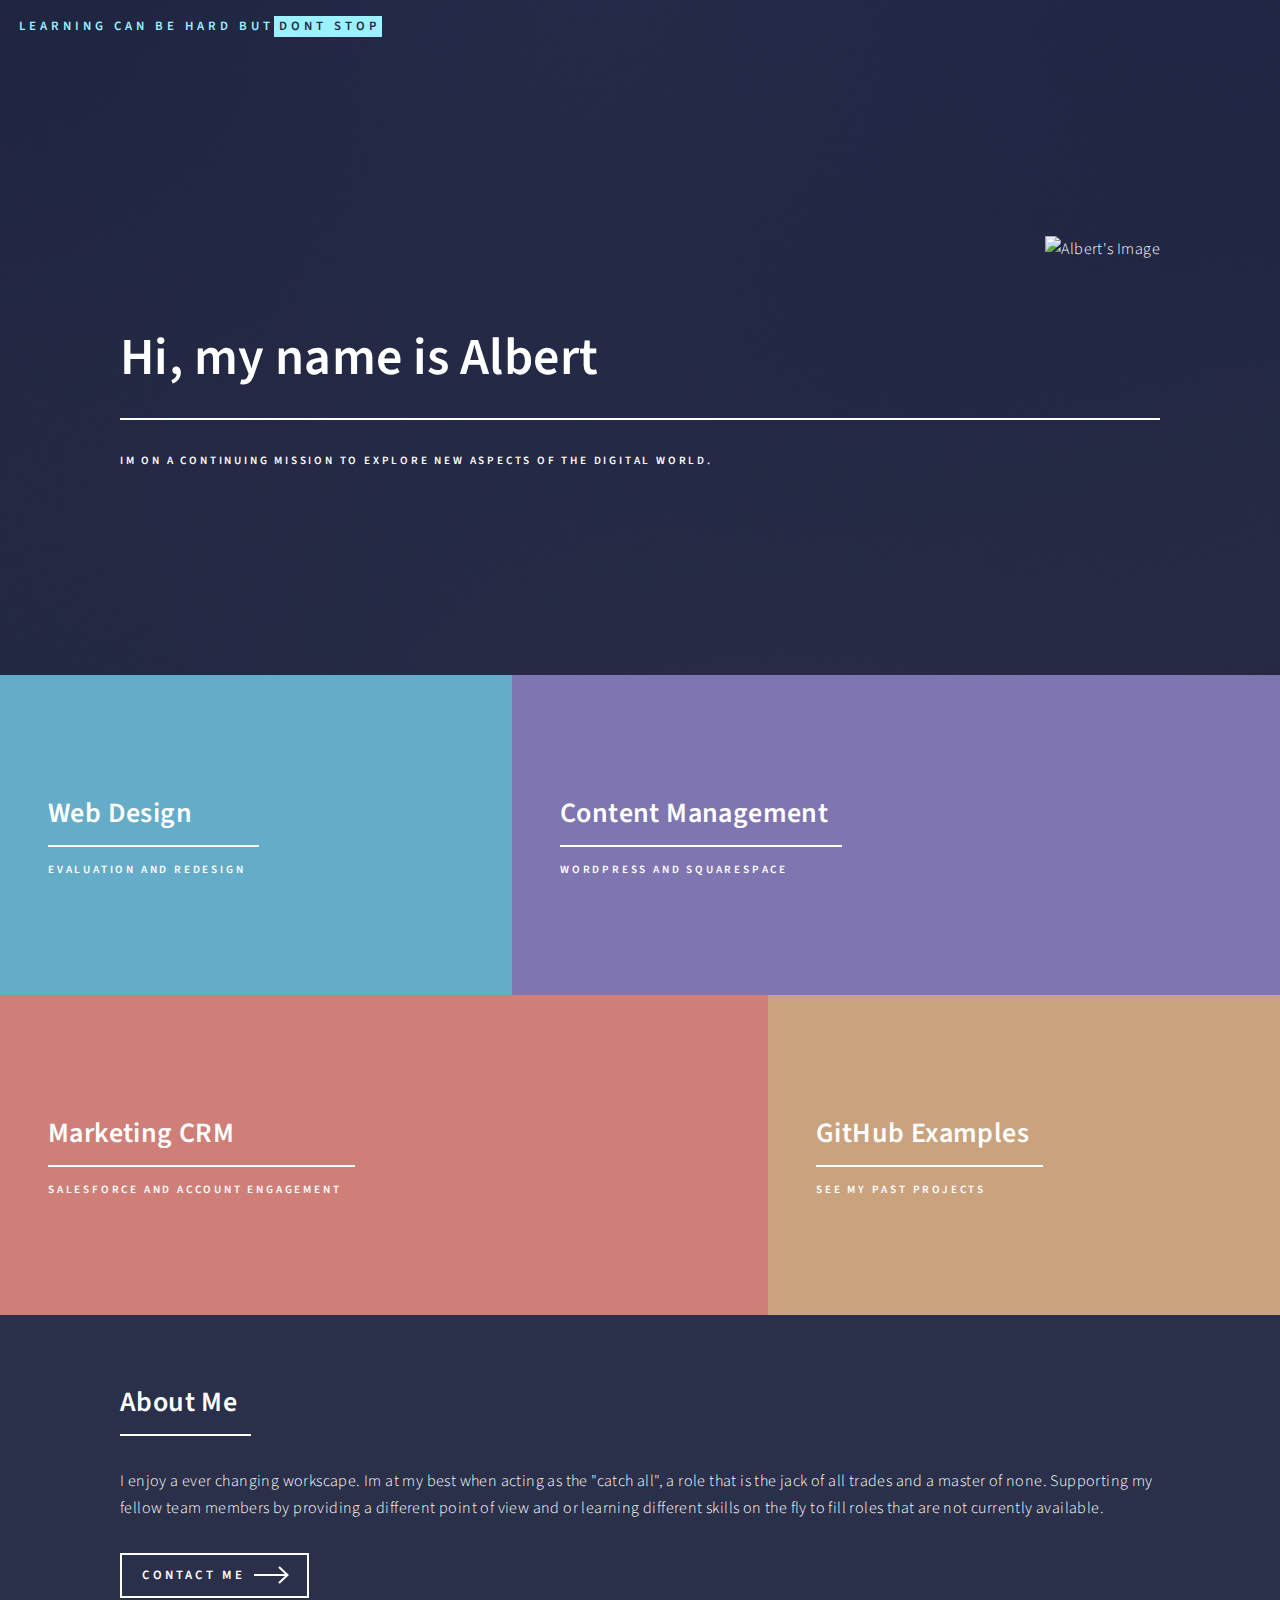
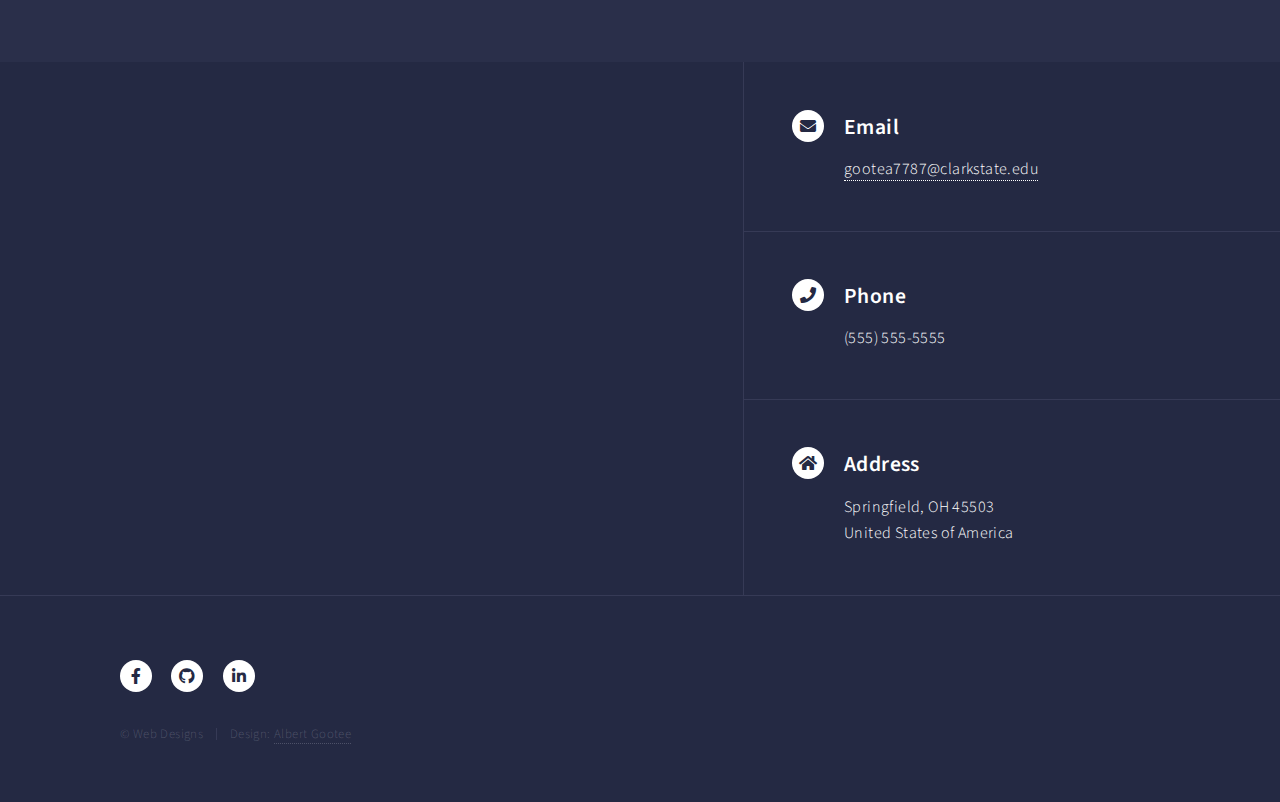
==== commit c8693f0d: "Add files via upload" ====
--- a/index.html
+++ b/index.html
@@ -6,7 +6,7 @@
 -->
 <html>
 	<head>
-		<title>Forty by HTML5 UP</title>
+		<title>About Albert Gootee</title>
 		<meta charset="utf-8" />
 		<meta name="viewport" content="width=device-width, initial-scale=1, user-scalable=no" />
 		<link rel="stylesheet" href="assets/css/main.css" />
@@ -19,13 +19,15 @@
 
 				<!-- Header -->
 					<header id="header" class="alt">
-						<a href="index.html" class="logo"><strong>Forty</strong> <span>by HTML5 UP</span></a>
+						<a href="index.html" class="logo"> <span>Learning can be hard but</span><strong>dont stop</strong></a>
+						<!--menu
 						<nav>
-							<a href="#menu">Menu</a>
+							<a href="#menu">Go To</a>
 						</nav>
+						-->
 					</header>
 
-				<!-- Menu -->
+				<!-- Menu 
 					<nav id="menu">
 						<ul class="links">
 							<li><a href="index.html">Home</a></li>
@@ -37,23 +39,33 @@
 							<li><a href="#" class="button primary fit">Get Started</a></li>
 							<li><a href="#" class="button fit">Log In</a></li>
 						</ul>
-					</nav>
+					</nav> 
+                -->
+				<!-- Banner -->
+				
+					<section id="banner" class="major" style="display: flex; align-items: center;">
+    <div class="inner">
+        <div class="image-container">
+            <img align="right" src="images/desk.jpg" alt="Albert's Image" style="max-width: 50%; height: auto; padding-left: 20px;">
+        </div>
+</br>
+</br>
+</br>
 
-				<!-- Banner -->
-					<section id="banner" class="major">
-						<div class="inner">
-							<header class="major">
-								<h1>Hi, my name is Forty</h1>
-							</header>
-							<div class="content">
-								<p>A responsive site template designed by HTML5 UP<br />
-								and released under the Creative Commons.</p>
-								<ul class="actions">
-									<li><a href="#one" class="button next scrolly">Get Started</a></li>
-								</ul>
-							</div>
-						</div>
-					</section>
+        <header class="major">
+            <h1>Hi, my name is Albert</h1>
+        </header>
+
+        <div class="content">
+            <p>Im on a continuing mission to explore new aspects of the digital world.</p>
+            <!--
+			<ul class="actions">
+                <li><a href="#one" class="button next scrolly">My Education</a></li>
+            </ul>
+			-->
+        </div>
+    </div>
+</section>
 
 				<!-- Main -->
 					<div id="main">
@@ -62,56 +74,38 @@
 							<section id="one" class="tiles">
 								<article>
 									<span class="image">
-										<img src="images/pic01.jpg" alt="" />
+										<img src="images/frame.jpg" alt="" />
 									</span>
 									<header class="major">
-										<h3><a href="landing.html" class="link">Aliquam</a></h3>
-										<p>Ipsum dolor sit amet</p>
+										<h3><a href="landing.html" class="link">Web Design</a></h3>
+										<p>Evaluation and Redesign</p>
 									</header>
 								</article>
 								<article>
 									<span class="image">
-										<img src="images/pic02.jpg" alt="" />
+										<img src="images/wordpress.jpg" alt="" />
 									</span>
 									<header class="major">
-										<h3><a href="landing.html" class="link">Tempus</a></h3>
-										<p>feugiat amet tempus</p>
+										<h3><a href="landing.html" class="link">Content Management</a></h3>
+										<p>WordPress and SquareSpace</p>
 									</header>
 								</article>
 								<article>
 									<span class="image">
-										<img src="images/pic03.jpg" alt="" />
+										<img src="images/crm.jpg" alt="" />
 									</span>
 									<header class="major">
-										<h3><a href="landing.html" class="link">Magna</a></h3>
-										<p>Lorem etiam nullam</p>
+										<h3><a href="landing.html" class="link">Marketing CRM</a></h3>
+										<p>Salesforce and Account Engagement</p>
 									</header>
 								</article>
 								<article>
 									<span class="image">
-										<img src="images/pic04.jpg" alt="" />
+										<img src="images/github.jpg" alt="" />
 									</span>
 									<header class="major">
-										<h3><a href="landing.html" class="link">Ipsum</a></h3>
-										<p>Nisl sed aliquam</p>
-									</header>
-								</article>
-								<article>
-									<span class="image">
-										<img src="images/pic05.jpg" alt="" />
-									</span>
-									<header class="major">
-										<h3><a href="landing.html" class="link">Consequat</a></h3>
-										<p>Ipsum dolor sit amet</p>
-									</header>
-								</article>
-								<article>
-									<span class="image">
-										<img src="images/pic06.jpg" alt="" />
-									</span>
-									<header class="major">
-										<h3><a href="landing.html" class="link">Etiam</a></h3>
-										<p>Feugiat amet tempus</p>
+										<h3><a href="landing.html" class="link">GitHub Examples</a></h3>
+										<p>See my past projects</p>
 									</header>
 								</article>
 							</section>
@@ -120,11 +114,12 @@
 							<section id="two">
 								<div class="inner">
 									<header class="major">
-										<h2>Massa libero</h2>
+										<h2>About Me</h2>
 									</header>
-									<p>Nullam et orci eu lorem consequat tincidunt vivamus et sagittis libero. Mauris aliquet magna magna sed nunc rhoncus pharetra. Pellentesque condimentum sem. In efficitur ligula tate urna. Maecenas laoreet massa vel lacinia pellentesque lorem ipsum dolor. Nullam et orci eu lorem consequat tincidunt. Vivamus et sagittis libero. Mauris aliquet magna magna sed nunc rhoncus amet pharetra et feugiat tempus.</p>
+									<p>I enjoy a ever changing workscape. Im at my best when acting as the "catch all", a role that is the jack of all trades and a master of none. Supporting my fellow team members by providing
+									a different point of view and or learning different skills on the fly to fill roles that are not currently available.</p>
 									<ul class="actions">
-										<li><a href="landing.html" class="button next">Get Started</a></li>
+										<li><a href="mailto:gootea7787@clarkstate.edu" class="button next">Contact Me</a></li>
 									</ul>
 								</div>
 							</section>
@@ -135,48 +130,29 @@
 					<section id="contact">
 						<div class="inner">
 							<section>
-								<form method="post" action="#">
-									<div class="fields">
-										<div class="field half">
-											<label for="name">Name</label>
-											<input type="text" name="name" id="name" />
-										</div>
-										<div class="field half">
-											<label for="email">Email</label>
-											<input type="text" name="email" id="email" />
-										</div>
-										<div class="field">
-											<label for="message">Message</label>
-											<textarea name="message" id="message" rows="6"></textarea>
-										</div>
-									</div>
-									<ul class="actions">
-										<li><input type="submit" value="Send Message" class="primary" /></li>
-										<li><input type="reset" value="Clear" /></li>
-									</ul>
-								</form>
+								<iframe src="https://www.google.com/maps/embed?pb=!1m18!1m12!1m3!1d48948.273788792336!2d-83.82774221486578!3d39.93541447234775!2m3!1f0!2f0!3f0!3m2!1i1024!2i768!4f13.1!3m3!1m2!1s0x883f5a588a827c09%3A0x3e740c175881afbb!2sSpringfield%2C%20OH!5e0!3m2!1sen!2sus!4v1709754006707!5m2!1sen!2sus" width=100% height=100% style="border:0;" allowfullscreen="" loading="lazy" referrerpolicy="no-referrer-when-downgrade"></iframe>
 							</section>
 							<section class="split">
 								<section>
 									<div class="contact-method">
 										<span class="icon solid alt fa-envelope"></span>
 										<h3>Email</h3>
-										<a href="#">information@untitled.tld</a>
+										<a href="mailto:gootea7787@clarkstate.edu">gootea7787@clarkstate.edu</a>
 									</div>
 								</section>
 								<section>
 									<div class="contact-method">
 										<span class="icon solid alt fa-phone"></span>
 										<h3>Phone</h3>
-										<span>(000) 000-0000 x12387</span>
+										<span>(555) 555-5555</span>
 									</div>
 								</section>
 								<section>
 									<div class="contact-method">
 										<span class="icon solid alt fa-home"></span>
 										<h3>Address</h3>
-										<span>1234 Somewhere Road #5432<br />
-										Nashville, TN 00000<br />
+										<span>
+										Springfield, OH 45503<br />
 										United States of America</span>
 									</div>
 								</section>
@@ -188,14 +164,12 @@
 					<footer id="footer">
 						<div class="inner">
 							<ul class="icons">
-								<li><a href="#" class="icon brands alt fa-twitter"><span class="label">Twitter</span></a></li>
-								<li><a href="#" class="icon brands alt fa-facebook-f"><span class="label">Facebook</span></a></li>
-								<li><a href="#" class="icon brands alt fa-instagram"><span class="label">Instagram</span></a></li>
-								<li><a href="#" class="icon brands alt fa-github"><span class="label">GitHub</span></a></li>
-								<li><a href="#" class="icon brands alt fa-linkedin-in"><span class="label">LinkedIn</span></a></li>
+								<li><a href="https://www.facebook.com/profile.php?id=100066988502109" class="icon brands alt fa-facebook-f"><span class="label">Facebook</span></a></li>
+								<li><a href="https://github.com/gooteeiii" class="icon brands alt fa-github"><span class="label">GitHub</span></a></li>
+								<li><a href="https://www.linkedin.com/in/albert-gootee-iii-06599738" class="icon brands alt fa-linkedin-in"><span class="label">LinkedIn</span></a></li>
 							</ul>
 							<ul class="copyright">
-								<li>&copy; Untitled</li><li>Design: <a href="https://html5up.net">HTML5 UP</a></li>
+								<li>&copy; Web Designs</li><li>Design: <a href="https://gooteeiii.github.io/index.html">Albert Gootee</a></li>
 							</ul>
 						</div>
 					</footer>
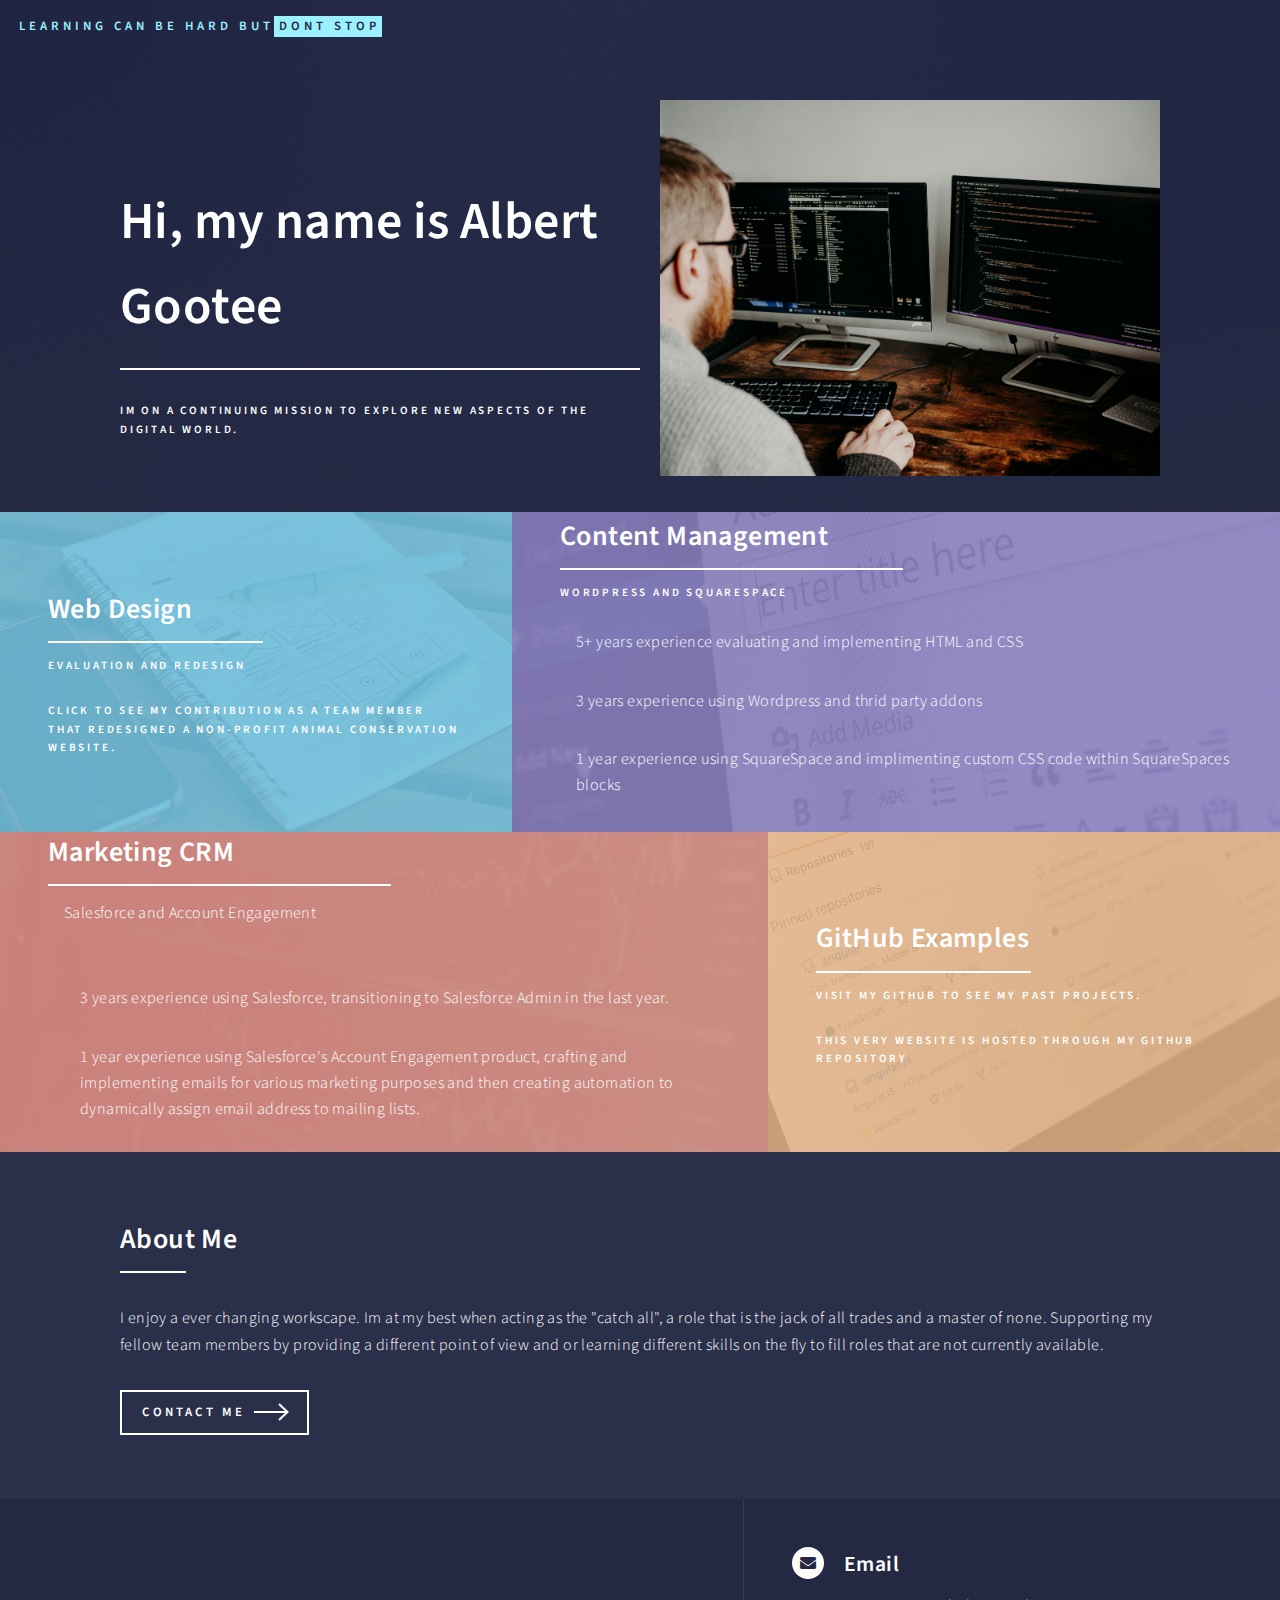
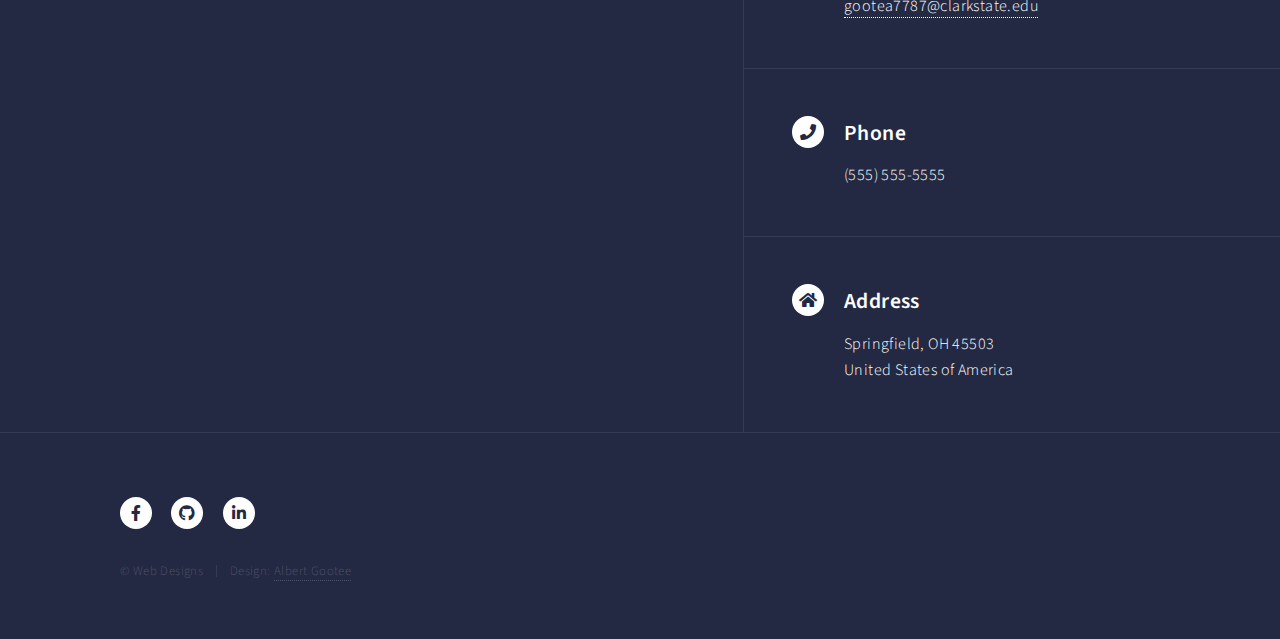
==== commit 0c4e4e71: "Add files via upload" ====
--- a/index.html
+++ b/index.html
@@ -53,7 +53,7 @@
 </br>
 
         <header class="major">
-            <h1>Hi, my name is Albert</h1>
+            <h1>Hi, my name is Albert Gootee</h1>
         </header>
 
         <div class="content">
@@ -77,8 +77,10 @@
 										<img src="images/frame.jpg" alt="" />
 									</span>
 									<header class="major">
-										<h3><a href="landing.html" class="link">Web Design</a></h3>
+										<h3><a href="https://sailfish-rabbit-22nr.squarespace.com/" class="link">Web Design</a></h3>
 										<p>Evaluation and Redesign</p>
+										<br>
+										<p>Click to see my contribution as a team member that redesigned a non-profit animal conservation website.</p>
 									</header>
 								</article>
 								<article>
@@ -86,8 +88,13 @@
 										<img src="images/wordpress.jpg" alt="" />
 									</span>
 									<header class="major">
-										<h3><a href="landing.html" class="link">Content Management</a></h3>
+										<h3><a href="http://www.wordpress.com" class="link">Content Management</a></h3>
 										<p>WordPress and SquareSpace</p>
+										<br>
+										<ul>5+ years experience evaluating and implementing HTML and CSS</ul>
+										<ul>3 years experience using Wordpress and thrid party addons</ul>
+										<ul>1 year experience using SquareSpace and implimenting custom CSS code within SquareSpaces blocks</ul>
+										
 									</header>
 								</article>
 								<article>
@@ -95,8 +102,11 @@
 										<img src="images/crm.jpg" alt="" />
 									</span>
 									<header class="major">
-										<h3><a href="landing.html" class="link">Marketing CRM</a></h3>
-										<p>Salesforce and Account Engagement</p>
+										<h3><a href="http://www.salesforce.com" class="link">Marketing CRM</a></h3>
+										<ul>Salesforce and Account Engagement</p>
+										<br>
+										<ul>3 years experience using Salesforce, transitioning to Salesforce Admin in the last year.</ul>
+										<ul>1 year experience using Salesforce's Account Engagement product, crafting and implementing emails for various marketing purposes and then creating automation to dynamically assign email address to mailing lists.</ul>
 									</header>
 								</article>
 								<article>
@@ -104,8 +114,10 @@
 										<img src="images/github.jpg" alt="" />
 									</span>
 									<header class="major">
-										<h3><a href="landing.html" class="link">GitHub Examples</a></h3>
-										<p>See my past projects</p>
+										<h3><a href="https://github.com/gooteeiii" class="link">GitHub Examples</a></h3>
+										<p>Visit my Github to see my past projects.</p>
+										<br>
+										<p> This very website is hosted through my Github repository</p>
 									</header>
 								</article>
 							</section>
--- a/assets/css/main.css
+++ b/assets/css/main.css
@@ -1788,7 +1788,7 @@
 				display: block;
 				height: 2px;
 				margin: 0.325em 0 0.5em 0;
-				width: 100%;
+				width: 50%;
 			}
 
 		header.major > p {
@@ -3481,9 +3481,9 @@
 				}
 
 		#banner.major {
-			height: 75vh;
-			min-height: 30em;
-			max-height: 50em;
+			#height: 75vh;
+			#min-height: 30em;
+			#max-height: 50em;
 		}
 
 			#banner.major.alt {
@@ -3637,7 +3637,7 @@
 		}
 
 			#contact > .inner > :nth-child(2n - 1) {
-				padding: 4em 3em 2em 0 ;
+				#padding: 4em 3em 2em 0 ;
 				border-right: solid 1px rgba(212, 212, 255, 0.1);
 				width: 60%;
 			}
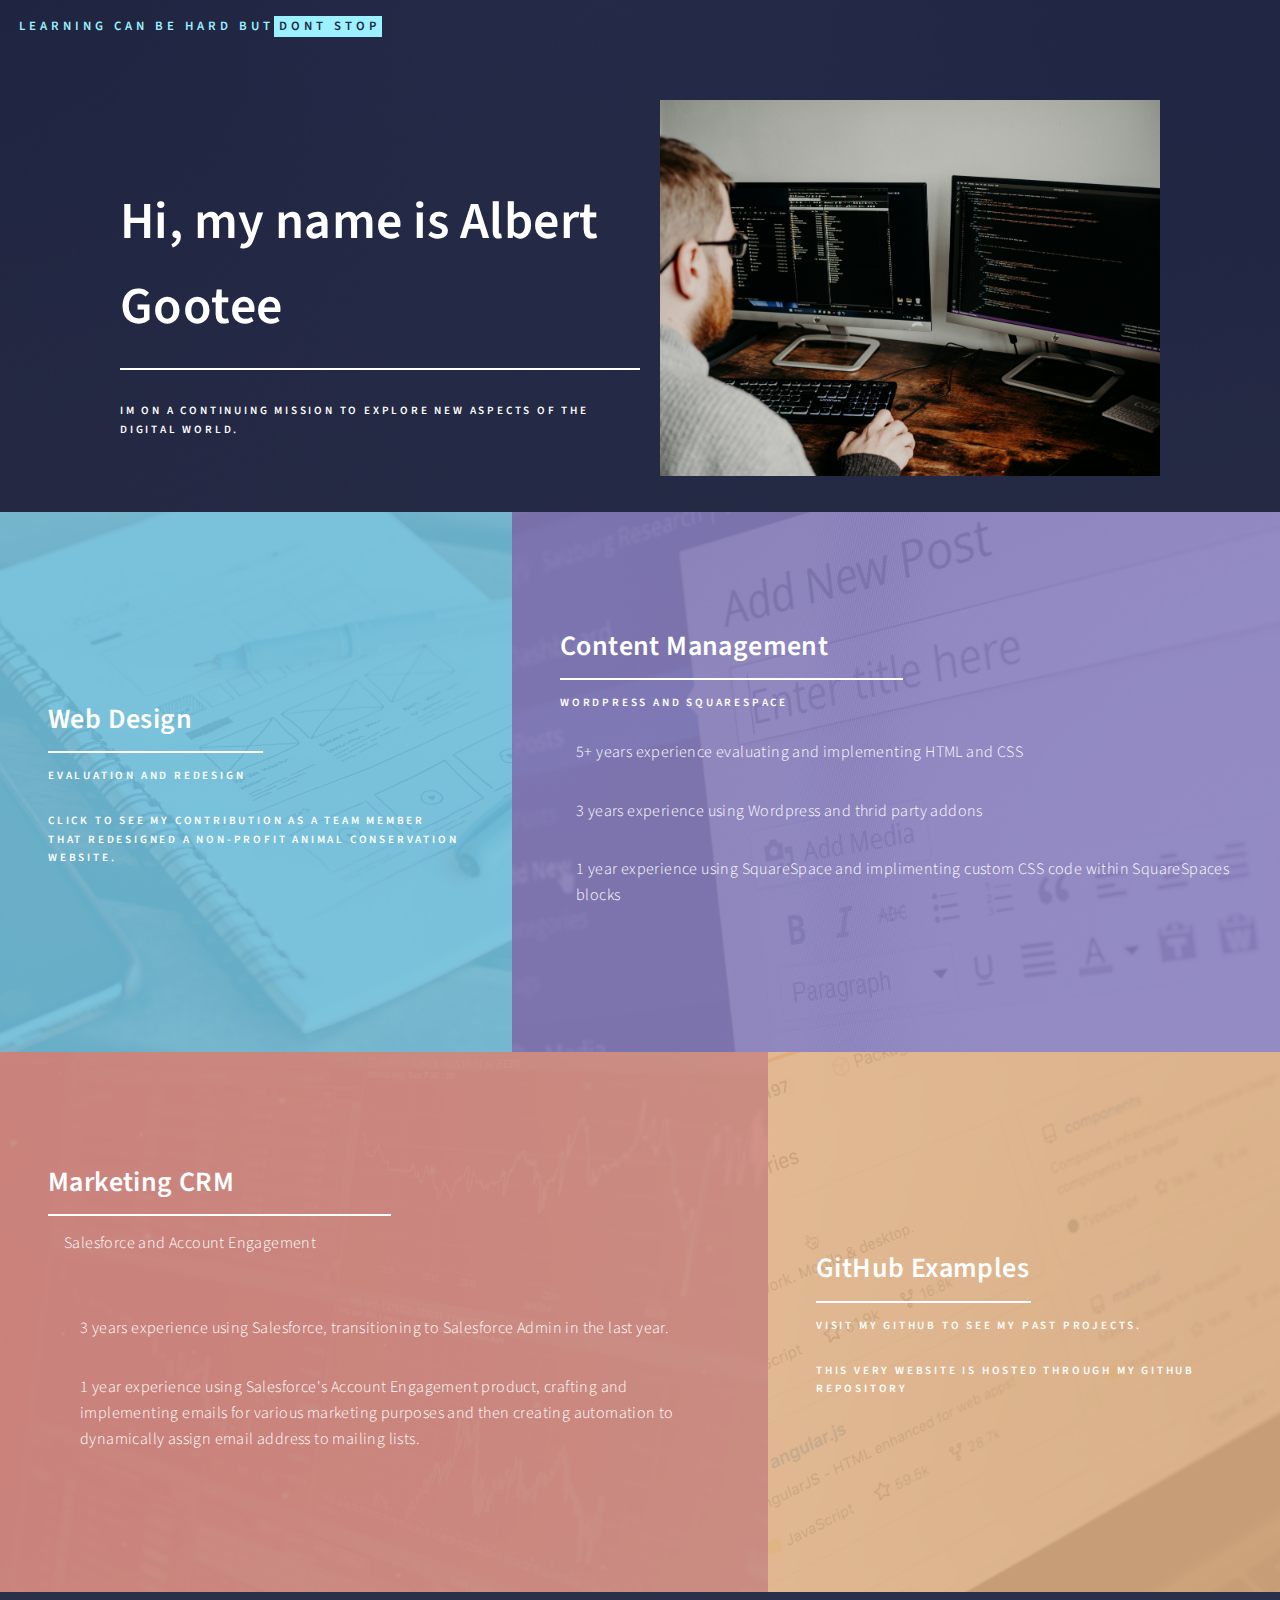
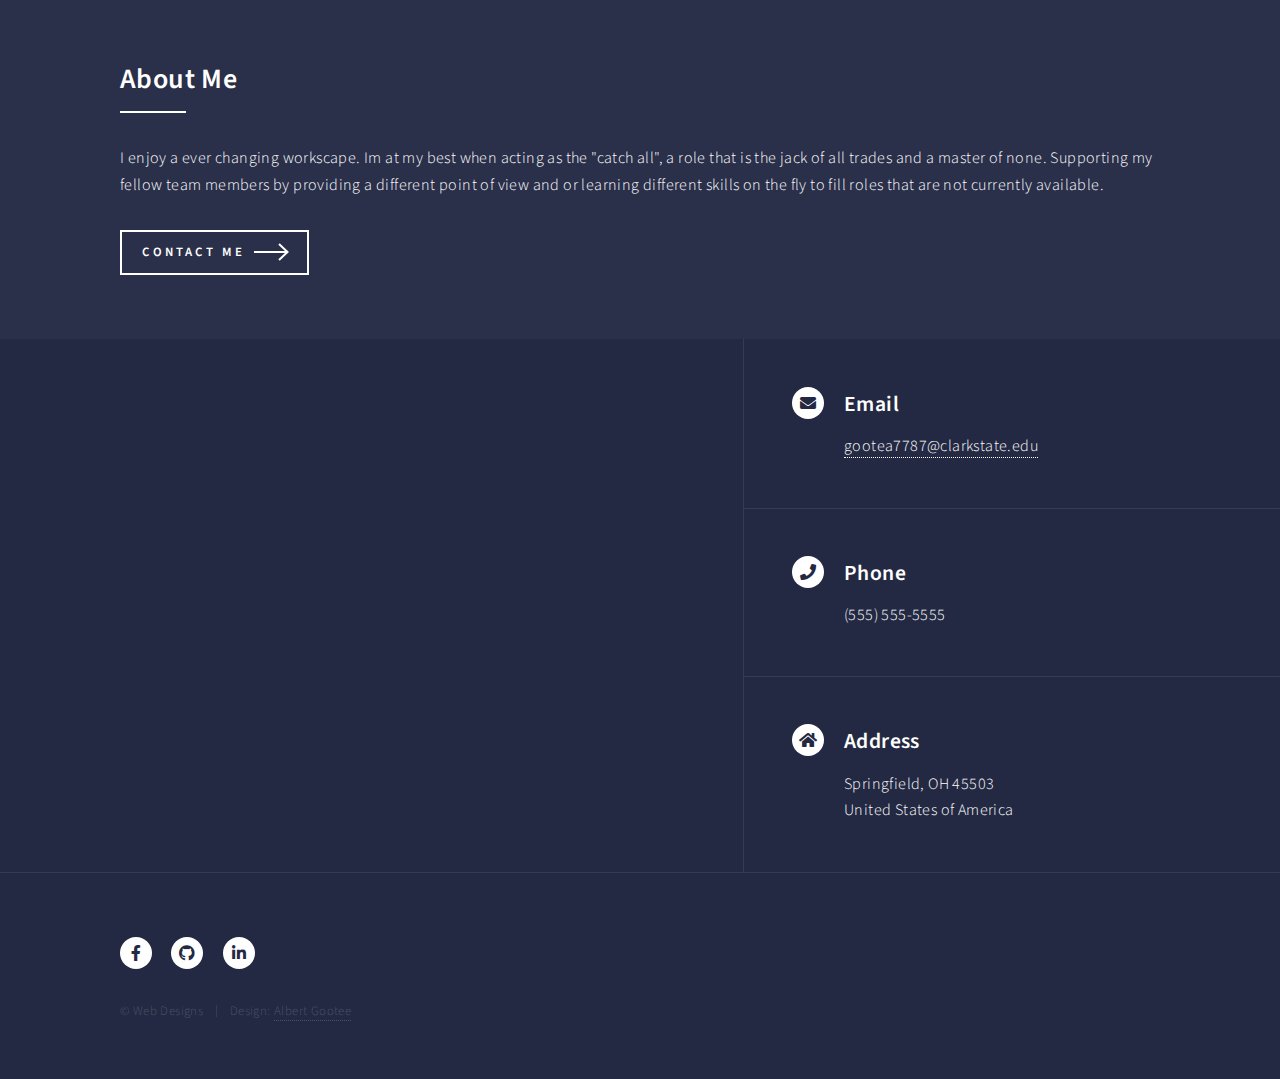
==== commit 518010cf: "Add files via upload" ====
--- a/index.html
+++ b/index.html
@@ -88,7 +88,7 @@
 										<img src="images/wordpress.jpg" alt="" />
 									</span>
 									<header class="major">
-										<h3><a href="http://www.wordpress.com" class="link">Content Management</a></h3>
+										<h3><a href="http://www.laserlinc.com" class="link">Content Management</a></h3>
 										<p>WordPress and SquareSpace</p>
 										<br>
 										<ul>5+ years experience evaluating and implementing HTML and CSS</ul>
--- a/assets/css/main.css
+++ b/assets/css/main.css
@@ -1,10 +1,10 @@
 @import url(fontawesome-all.min.css);
 @import url("https://fonts.googleapis.com/css?family=Source+Sans+Pro:300,300italic,600,600italic");
 
-/*
-	Forty by HTML5 UP
-	html5up.net | @ajlkn
-	Free for personal and commercial use under the CCA 3.0 license (html5up.net/license)
+/*
+	Forty by HTML5 UP
+	html5up.net | @ajlkn
+	Free for personal and commercial use under the CCA 3.0 license (html5up.net/license)
 */
 
 html, body, div, span, applet, object,
@@ -2858,8 +2858,8 @@
 
 			.tiles article {
 				padding: 4em 3em 2em 3em ;
-				height: 30vh;
-				max-height: 30em;
+				height: 60vh;
+				max-height: 60em;
 				min-height: 20em;
 			}
 
@@ -2877,7 +2877,7 @@
 
 			.tiles article {
 				padding: 3em 1.5em 1em 1.5em ;
-				height: 16em;
+				height: 40em;
 				max-height: none;
 				min-height: 0;
 			}
@@ -2895,7 +2895,7 @@
 			}
 
 				.tiles article {
-					height: 20em;
+					height: 30em;
 					width: 100% !important;
 				}
 
